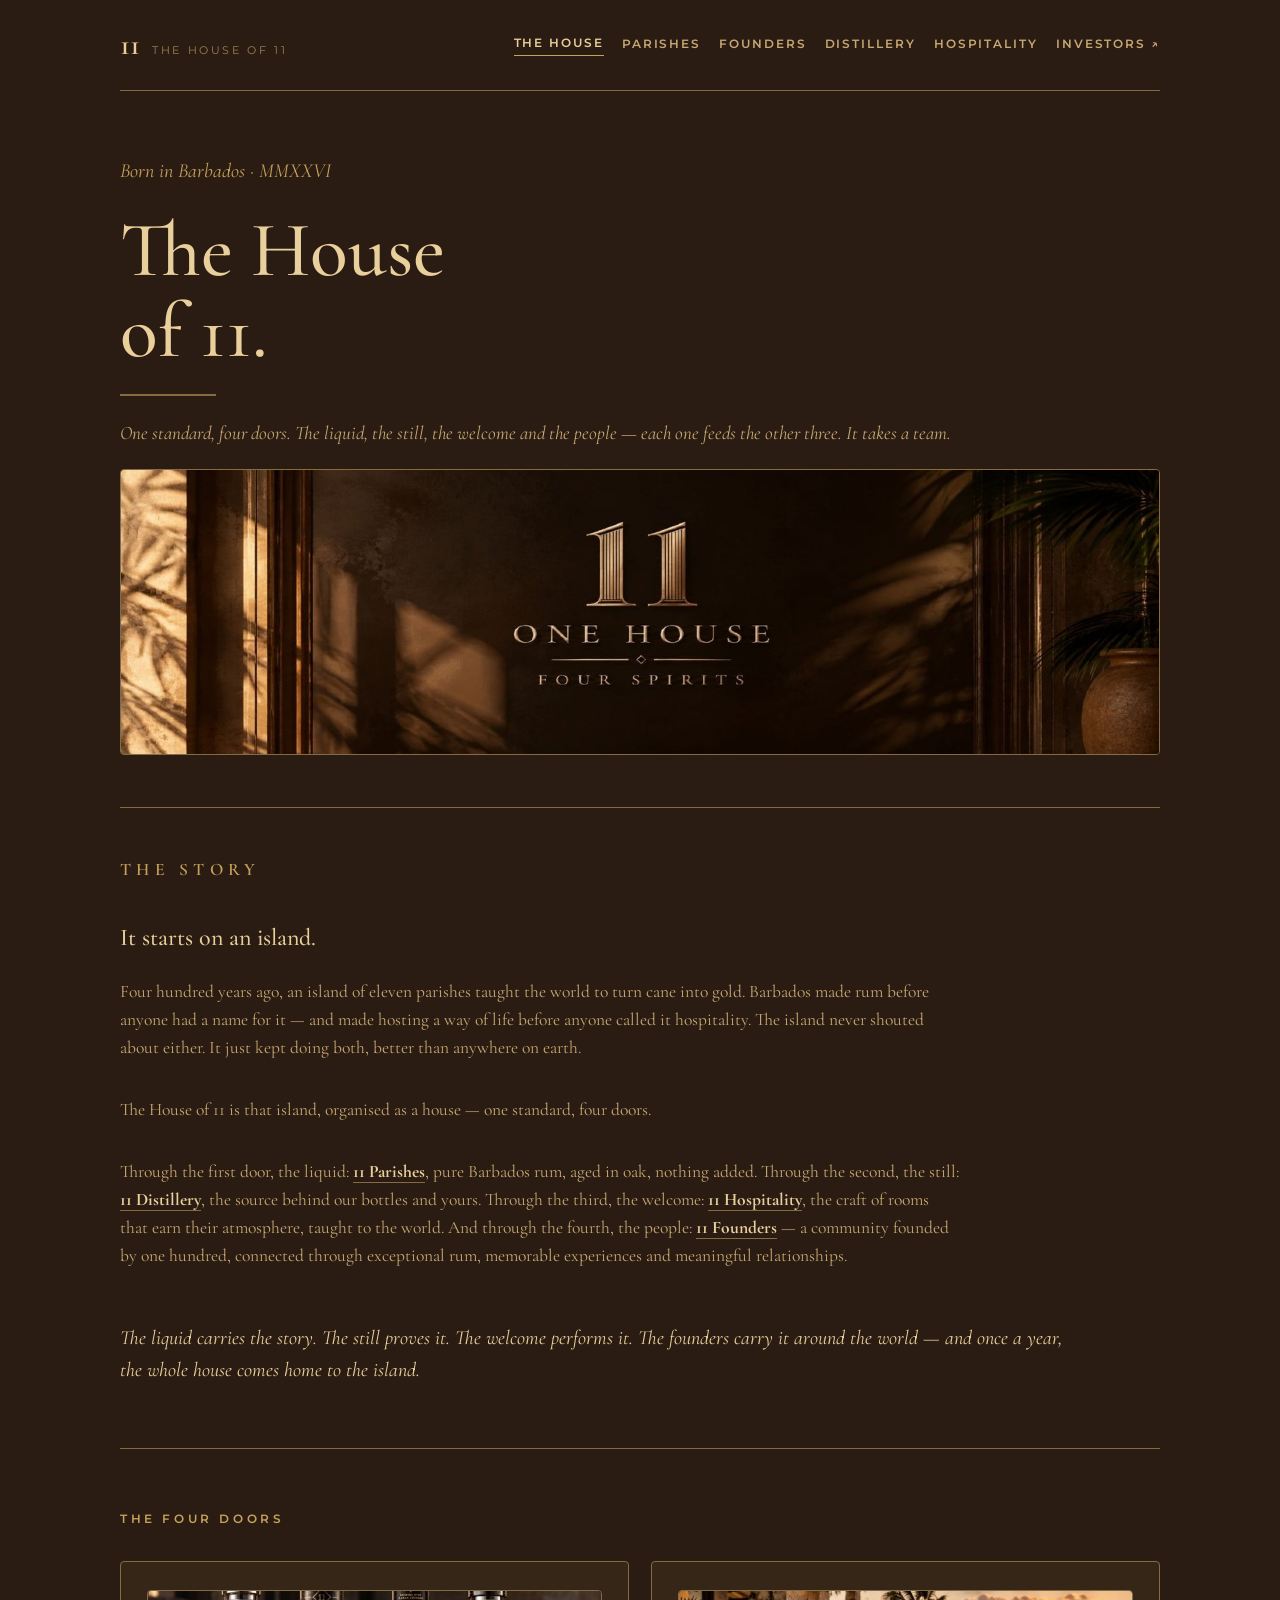
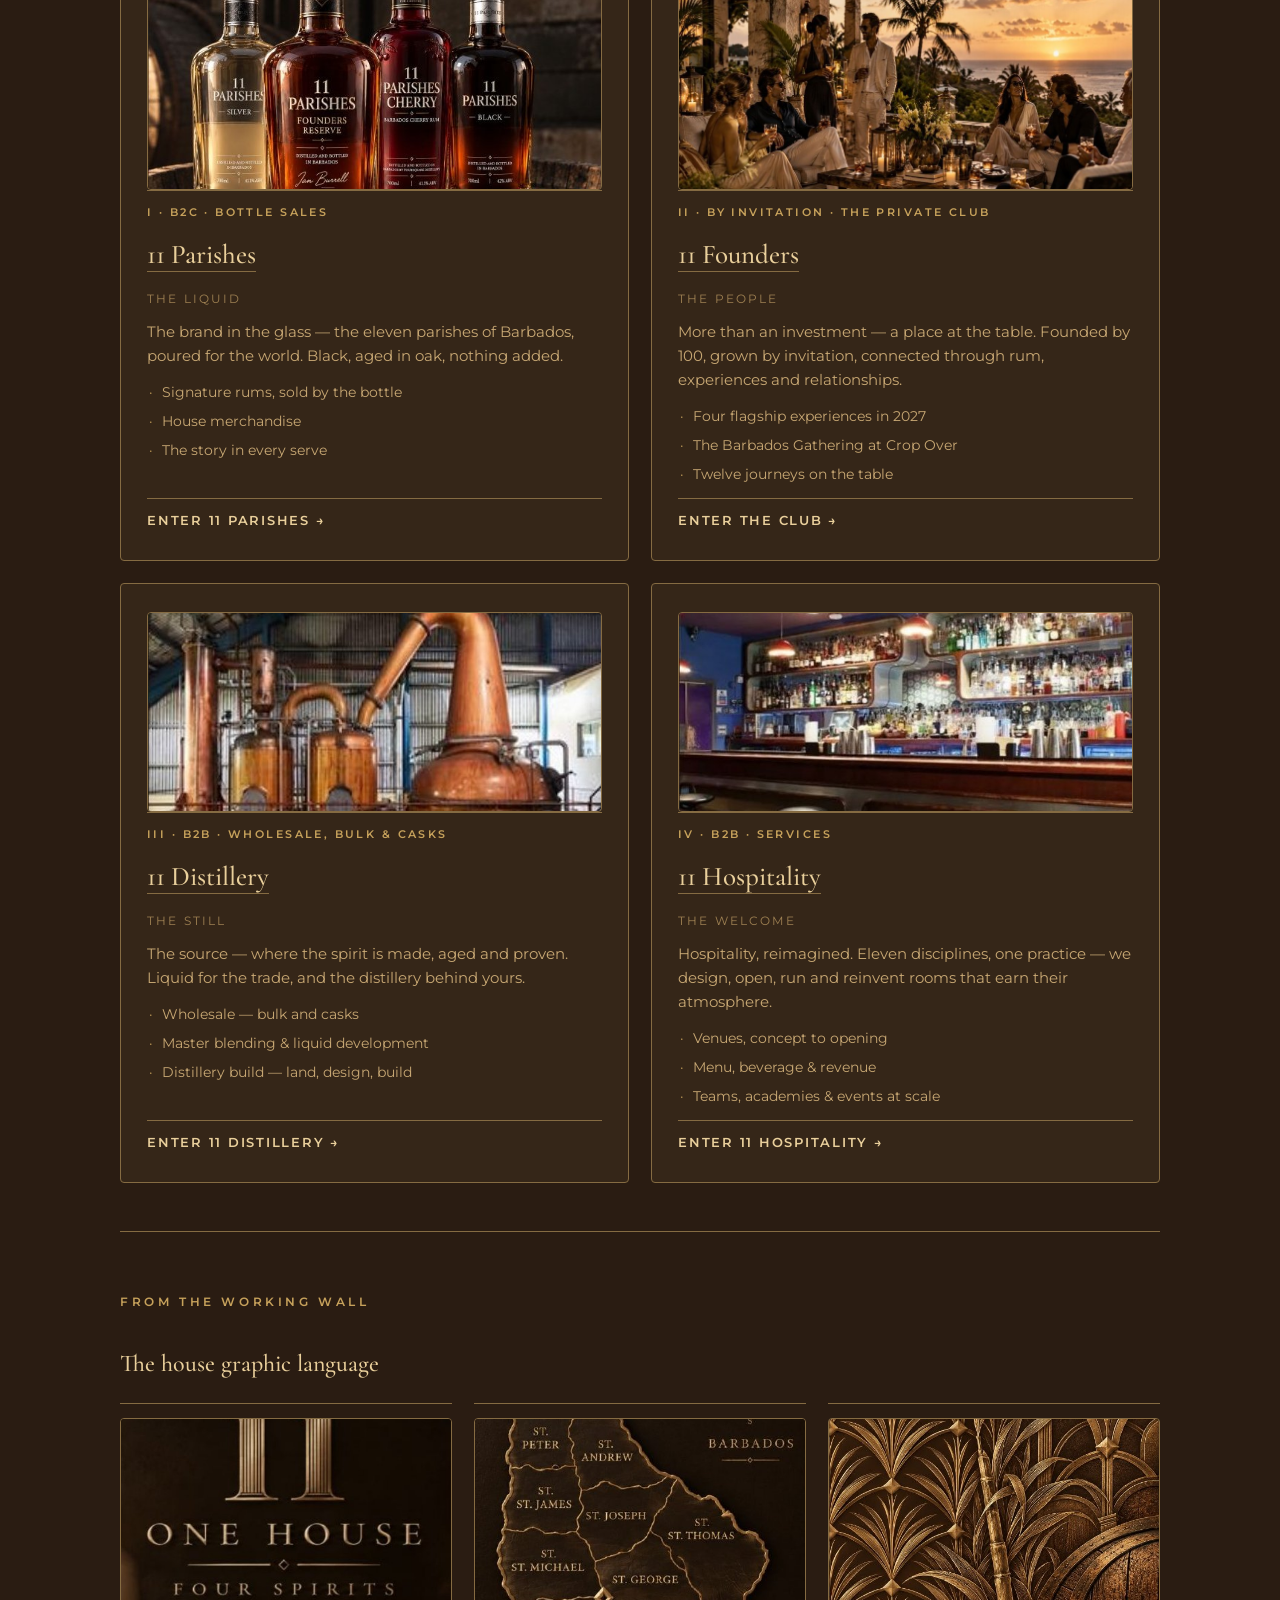
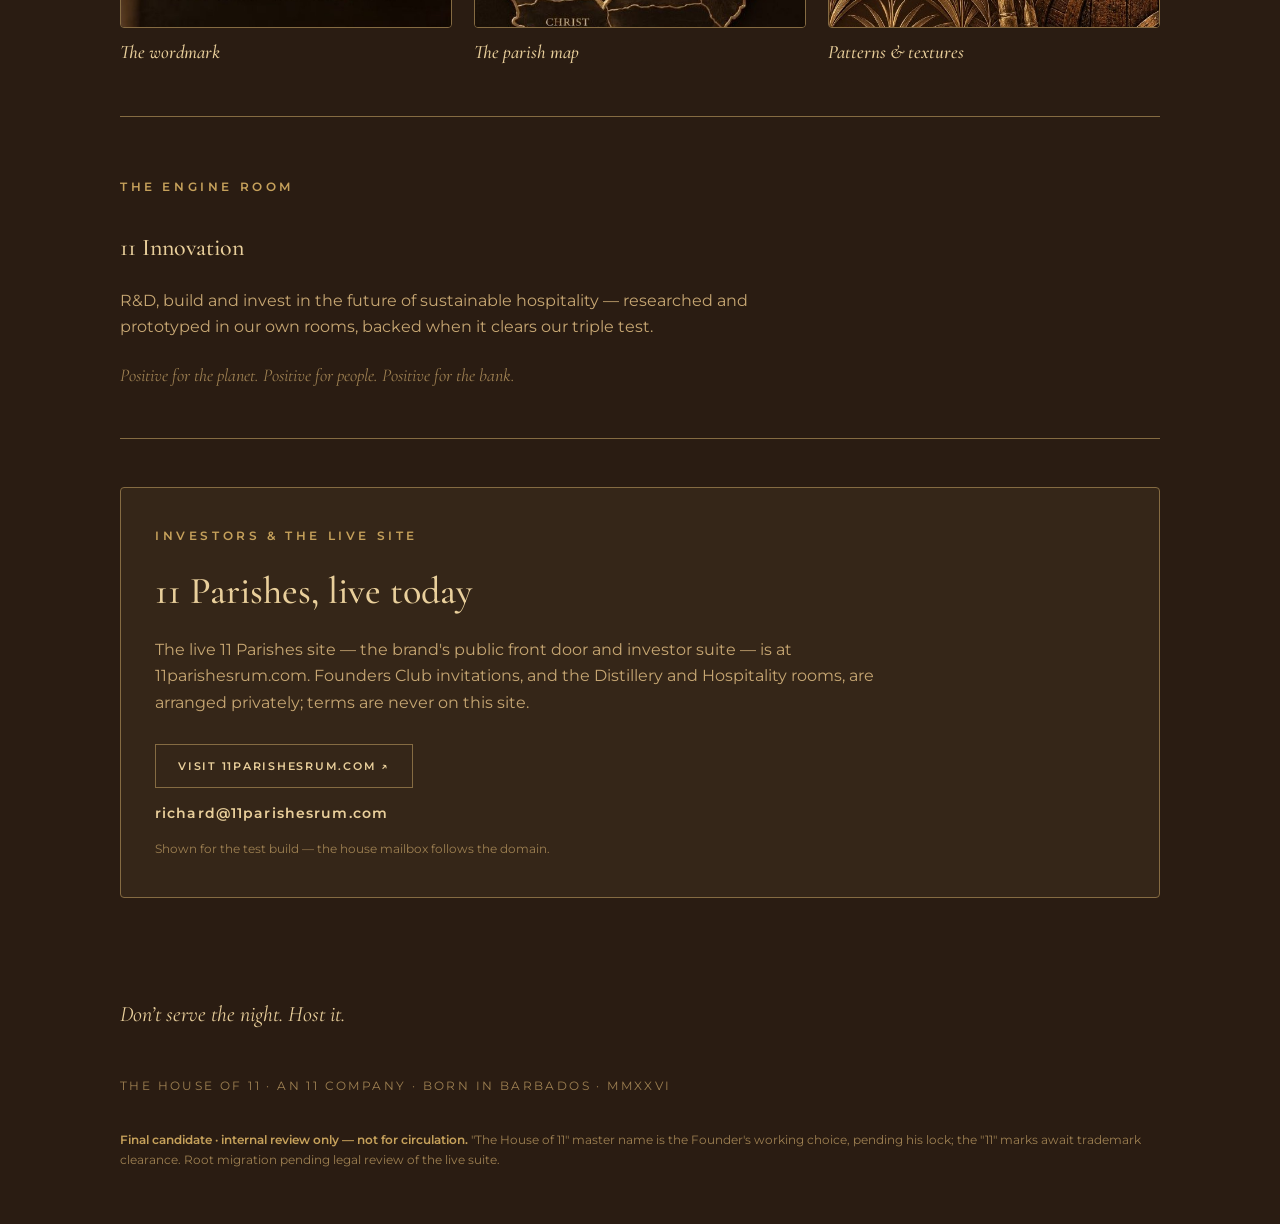
==== index.html @ 9527bbc1 "Nav: 'Live site' -> 'Investors'; remove Final candidate badge Co-Authored-By: Claude Fable 5 <norepl" ====
<!DOCTYPE html>
<html lang="en">
<head>
<meta charset="utf-8">
<meta name="viewport" content="width=device-width, initial-scale=1, viewport-fit=cover">
<meta name="robots" content="noindex, nofollow">
<title>The House of 11</title>
<link rel="stylesheet" href="https://fonts.googleapis.com/css2?family=Cormorant+Garamond:ital,wght@0,400;0,500;0,600;1,400;1,500&family=Montserrat:wght@400;500;600;700&display=swap">
<link rel="stylesheet" href="style.css">
<style>
.cards.doors{grid-template-columns:repeat(2,1fr);}
@media (max-width:880px){.cards.doors{grid-template-columns:1fr;}}
.story p{font-family:var(--serif); font-size:17.5px; line-height:1.6; margin:0 0 14px; max-width:48em;}
.story .pull{font-style:italic; font-size:20px; color:var(--display); margin-top:18px;}
.livelink{display:inline-block;border:1px solid var(--rule);padding:12px 22px;margin-top:14px;color:var(--display);text-decoration:none;font-family:var(--sans);font-size:11px;letter-spacing:.16em;text-transform:uppercase;font-weight:600;}
.livelink:hover{border-color:var(--kick);}
</style>
</head>
<body>
<div class="wrap">
  <header class="top">
    <div class="mark"><a class="eleven" href="index.html">11</a><span class="dom">The House of 11</span></div>
    <nav class="site">
      <a class="here" href="index.html">The House</a>
      <a href="parishes.html">Parishes</a>
      <a href="founders-club.html">Founders</a>
      <a href="distillery.html">Distillery</a>
      <a href="consultancy.html">Hospitality</a>
      <a href="https://www.11parishesrum.com/" target="_blank" rel="noopener">Investors ↗</a>
    </nav>
  </header>

  <div class="hero">
    <p class="pre">Born in Barbados · MMXXVI</p>
    <h1>The House<br>of 11.</h1>
    <div class="hrule"></div>
    <p class="lede">One standard, four doors. The liquid, the still, the welcome and the people — each one feeds the other three. It takes a team.</p>
    <img class="banner" src="assets/root-hero.jpg" alt="11 — One house, four spirits. The house sign in bronze on a sunlit wall.">
  </div>

  <section class="story">
    <p class="kicker">The story</p>
    <h2>It starts on an island.</h2>
    <p>Four hundred years ago, an island of eleven parishes taught the world to turn cane into gold. Barbados made rum before anyone had a name for it — and made hosting a way of life before anyone called it hospitality. The island never shouted about either. It just kept doing both, better than anywhere on earth.</p>
    <p>The House of 11 is that island, organised as a house — one standard, four doors.</p>
    <p>Through the first door, the liquid: <a href="parishes.html" style="color:var(--display)"><b>11 Parishes</b></a>, pure Barbados rum, aged in oak, nothing added. Through the second, the still: <a href="distillery.html" style="color:var(--display)"><b>11 Distillery</b></a>, the source behind our bottles and yours. Through the third, the welcome: <a href="consultancy.html" style="color:var(--display)"><b>11 Hospitality</b></a>, the craft of rooms that earn their atmosphere, taught to the world. And through the fourth, the people: <a href="founders-club.html" style="color:var(--display)"><b>11 Founders</b></a> — a community founded by one hundred, connected through exceptional rum, memorable experiences and meaningful relationships.</p>
    <p class="pull">The liquid carries the story. The still proves it. The welcome performs it. The founders carry it around the world — and once a year, the whole house comes home to the island.</p>
  </section>

  <section>
    <p class="kicker">The four doors</p>
    <div class="cards doors">
      <article class="card">
        <a href="parishes.html"><img class="ph" src="assets/mark-parishes.jpg" alt="The 11 Parishes bottle family — Silver, Founders Reserve, Cherry and Black"></a>
        <span class="ord">I · B2C · Bottle sales</span>
        <h3><a href="parishes.html" style="color:inherit;text-decoration:none;">11 Parishes</a></h3>
        <p class="abv">The liquid</p>
        <p>The brand in the glass — the eleven parishes of Barbados, poured for the world. Black, aged in oak, nothing added.</p>
        <ul>
          <li>Signature rums, sold by the bottle</li>
          <li>House merchandise</li>
          <li>The story in every serve</li>
        </ul>
        <p class="cta"><a href="parishes.html">Enter 11 Parishes</a></p>
      </article>
      <article class="card">
        <a href="founders-club.html"><img class="ph" src="assets/gathering.jpg" alt="The Barbados gathering at sunset"></a>
        <span class="ord">II · By invitation · The private club</span>
        <h3><a href="founders-club.html" style="color:inherit;text-decoration:none;">11 Founders</a></h3>
        <p class="abv">The people</p>
        <p>More than an investment — a place at the table. Founded by 100, grown by invitation, connected through rum, experiences and relationships.</p>
        <ul>
          <li>Four flagship experiences in 2027</li>
          <li>The Barbados Gathering at Crop Over</li>
          <li>Twelve journeys on the table</li>
        </ul>
        <p class="cta"><a href="founders-club.html">Enter the club</a></p>
      </article>
      <article class="card">
        <a href="distillery.html"><img class="ph" src="assets/mark-distillery.jpg" alt="Copper pot stills in the distillery"></a>
        <span class="ord">III · B2B · Wholesale, bulk &amp; casks</span>
        <h3><a href="distillery.html" style="color:inherit;text-decoration:none;">11 Distillery</a></h3>
        <p class="abv">The still</p>
        <p>The source — where the spirit is made, aged and proven. Liquid for the trade, and the distillery behind yours.</p>
        <ul>
          <li>Wholesale — bulk and casks</li>
          <li>Master blending &amp; liquid development</li>
          <li>Distillery build — land, design, build</li>
        </ul>
        <p class="cta"><a href="distillery.html">Enter 11 Distillery</a></p>
      </article>
      <article class="card">
        <a href="consultancy.html"><img class="ph" src="assets/mark-consultancy.jpg" alt="A back bar, stocked and lit"></a>
        <span class="ord">IV · B2B · Services</span>
        <h3><a href="consultancy.html" style="color:inherit;text-decoration:none;">11 Hospitality</a></h3>
        <p class="abv">The welcome</p>
        <p>Hospitality, reimagined. Eleven disciplines, one practice — we design, open, run and reinvent rooms that earn their atmosphere.</p>
        <ul>
          <li>Venues, concept to opening</li>
          <li>Menu, beverage &amp; revenue</li>
          <li>Teams, academies &amp; events at scale</li>
        </ul>
        <p class="cta"><a href="consultancy.html">Enter 11 Hospitality</a></p>
      </article>
    </div>
  </section>

  <section>
    <p class="kicker">From the working wall</p>
    <h2>The house graphic language</h2>
    <div class="cols">
      <div class="col"><img class="ph" src="assets/wordmark.jpg" alt="'11' wordmark treatment"><h3>The wordmark</h3></div>
      <div class="col"><img class="ph" src="assets/motif-map.jpg" alt="The parish map motif"><h3>The parish map</h3></div>
      <div class="col"><img class="ph" src="assets/texture.jpg" alt="Pattern and texture study"><h3>Patterns &amp; textures</h3></div>
    </div>
  </section>

  <section>
    <p class="kicker">The engine room</p>
    <h2>11 Innovation</h2>
    <p class="lede">R&amp;D, build and invest in the future of sustainable hospitality — researched and prototyped in our own rooms, backed when it clears our triple test.</p>
    <p class="reserve">Positive for the planet. Positive for people. Positive for the bank.</p>
  </section>

  <section class="last" id="trade">
    <div class="band">
      <p class="kicker">Investors &amp; the live site</p>
      <h2>11 Parishes, live today</h2>
      <p>The live 11 Parishes site — the brand's public front door and investor suite — is at 11parishesrum.com. Founders Club invitations, and the Distillery and Hospitality rooms, are arranged privately; terms are never on this site.</p>
      <p><a class="livelink" href="https://www.11parishesrum.com/" target="_blank" rel="noopener">Visit 11parishesrum.com ↗</a></p>
      <p class="mail">richard@11parishesrum.com</p>
      <p class="smallnote">Shown for the test build — the house mailbox follows the domain.</p>
    </div>
  </section>

  <footer>
    <p class="line">Don&rsquo;t serve the night. Host it.</p>
    <p class="small">The House of 11 · An 11 Company · Born in Barbados · MMXXVI</p>
    <p class="note"><b>Final candidate · internal review only — not for circulation.</b> "The House of 11" master name is the Founder's working choice, pending his lock; the "11" marks await trademark clearance. Root migration pending legal review of the live suite.</p>
  </footer>
</div>
</body>
</html>
---- style.css ----
/* 11 house — shared estate styles. One dark-rum world. */
:root{
  --rum:#2A1C12; --panel:#352618; --panel-2:#3E2C1C;
  --display:#E9CF9B; --body:#C7A773; --kicker:#C6A15B; --quiet:#9E8052; --rule:#856B42;
  --serif:'Cormorant Garamond', Georgia, serif; --sans:Montserrat, Arial, sans-serif;
  color-scheme: dark;
}
*{box-sizing:border-box;}
body{margin:0; background:var(--rum); color:var(--body); font-family:var(--sans); font-size:16px; line-height:1.65;
  padding-left:max(16px, env(safe-area-inset-left, 0px)); padding-right:max(16px, env(safe-area-inset-right, 0px));}
img{max-width:100%;}
.wrap{max-width:1040px; margin:0 auto;}
a{color:var(--display); text-decoration:none; border-bottom:1px solid var(--rule);}
a:hover{border-bottom-color:var(--display);}
a:focus-visible{outline:2px solid var(--kicker); outline-offset:3px;}
h1,h2,h3{font-family:var(--serif); font-weight:500; color:var(--display); text-wrap:balance; margin:0;}
.kicker{font-size:12px; font-weight:600; letter-spacing:.3em; text-transform:uppercase; color:var(--kicker);}

/* masthead + nav */
header.top{display:flex; align-items:center; justify-content:space-between; gap:14px; padding-block:20px; border-bottom:1px solid var(--rule); flex-wrap:wrap;}
.mark{display:flex; align-items:baseline; gap:12px;}
.mark a.eleven{font-family:var(--serif); font-size:30px; font-weight:600; color:var(--display); border-bottom:none;}
.mark .dom{font-size:11px; letter-spacing:.24em; color:var(--quiet); text-transform:uppercase;}
nav.site{display:flex; gap:18px; flex-wrap:wrap; align-items:center;}
nav.site a{font-size:12px; font-weight:600; letter-spacing:.16em; text-transform:uppercase; color:var(--body); border-bottom:none; padding-bottom:2px;}
nav.site a:hover{color:var(--display);}
nav.site a.here{color:var(--display); border-bottom:1px solid var(--kicker);}
.test{font-size:10px; font-weight:700; letter-spacing:.2em; text-transform:uppercase; color:var(--rum); background:var(--kicker); padding:4px 9px; border-radius:2px; white-space:nowrap;}

/* hero */
.hero{padding-block:64px 52px; border-bottom:1px solid var(--rule); display:flex; flex-direction:column; gap:22px;}
.hero .pre{font-family:var(--serif); font-style:italic; font-size:20px; color:var(--kicker); margin:0;}
.hero h1{font-size:clamp(46px, 7vw, 78px); line-height:1.04;}
.hero .hrule{width:96px; height:2px; background:var(--rule);}
.hero p.lede{font-family:var(--serif); font-style:italic; font-size:19px; line-height:1.55; margin:0; max-width:44em;}
.hero .coming{font-size:12px; font-weight:600; letter-spacing:.22em; text-transform:uppercase; color:var(--quiet);}

/* sections */
section{padding-block:48px; border-bottom:1px solid var(--rule); display:flex; flex-direction:column; gap:20px;}
section.last{border-bottom:none;}
.lede{margin:0; max-width:44em;}
.cols{display:grid; grid-template-columns:repeat(3, 1fr); gap:22px;}
.cols.four{grid-template-columns:repeat(4, 1fr);}
.cols.two{grid-template-columns:repeat(2, 1fr);}
@media (max-width: 880px){ .cols, .cols.two{grid-template-columns:1fr;} .cols.four{grid-template-columns:1fr 1fr;} }
@media (max-width: 500px){ .cols.four{grid-template-columns:1fr;} }
.col{border-top:1px solid var(--rule); padding-top:14px; display:flex; flex-direction:column; gap:8px; min-width:0;}
.col h3{font-size:19px; font-style:italic;}
.col .tag{font-size:11px; font-weight:600; letter-spacing:.2em; text-transform:uppercase; color:var(--kicker);}
.col p{margin:0; font-size:14.5px;}

/* cards */
.cards{display:grid; grid-template-columns:repeat(3, 1fr); gap:22px;}
@media (max-width: 880px){ .cards{grid-template-columns:1fr;} }
.card{background:var(--panel); border:1px solid var(--rule); border-radius:4px; padding:28px 26px; display:flex; flex-direction:column; gap:12px; min-width:0;}
.card .ord{font-size:11px; font-weight:600; letter-spacing:.22em; text-transform:uppercase; color:var(--kicker);}
.card h3{font-size:27px;}
.card .abv{font-size:12px; letter-spacing:.18em; text-transform:uppercase; color:var(--quiet);}
.card p{margin:0; font-size:14.5px;}
.card ul{margin:0; padding:0; list-style:none; display:flex; flex-direction:column; gap:6px; font-size:14px;}
.card ul li{padding-left:15px; position:relative;}
.card ul li::before{content:"·"; position:absolute; left:2px; color:var(--kicker);}
.card .cta{margin-top:auto; padding-top:12px; border-top:1px solid var(--rule); font-size:12.5px; letter-spacing:.14em; text-transform:uppercase; font-weight:600;}
.card .cta a{border-bottom:none;}
.card .cta a::after{content:" →";}

/* discipline list */
.disc{display:grid; grid-template-columns:1fr 1fr; gap:8px 36px; margin:0; padding:0; list-style:none; font-size:15px; max-width:56em;}
@media (max-width: 700px){ .disc{grid-template-columns:1fr;} }
.disc li{padding-left:0; display:flex; gap:12px; align-items:baseline;}
.disc li b{font-family:var(--serif); color:var(--kicker); font-weight:500; min-width:1.6em;}

/* band */
.band{background:var(--panel); border:1px solid var(--rule); border-radius:4px; padding:38px 34px; display:flex; flex-direction:column; gap:14px;}
.band h2{font-size:clamp(28px, 4vw, 38px);}
.band p{margin:0; max-width:46em;}
.band .mail{font-size:14px; letter-spacing:.08em; color:var(--display); font-weight:600;}
.reserve{font-family:var(--serif); font-style:italic; font-size:18px; color:var(--quiet); margin:0;}
.smallnote{font-size:12px; color:var(--quiet); margin:0;}

/* imagery — from the working wall */
.ph{width:100%; display:block; border:1px solid var(--rule); border-radius:4px;}
.banner{width:100%; display:block; border:1px solid var(--rule); border-radius:4px;}
.card img.ph{height:200px; object-fit:cover;}
.card img.ph.black{object-position:88% center;}
.col img.ph{height:210px; object-fit:cover;}

/* footer */
footer{padding-block:28px 42px; display:flex; flex-direction:column; gap:10px;}
footer .line{font-family:var(--serif); font-style:italic; font-size:22px; color:var(--display);}
footer .small{font-size:12px; letter-spacing:.2em; text-transform:uppercase; color:var(--quiet);}
footer .note{font-size:12px; color:var(--quiet);}
footer .note b{color:var(--kicker); font-weight:600;}
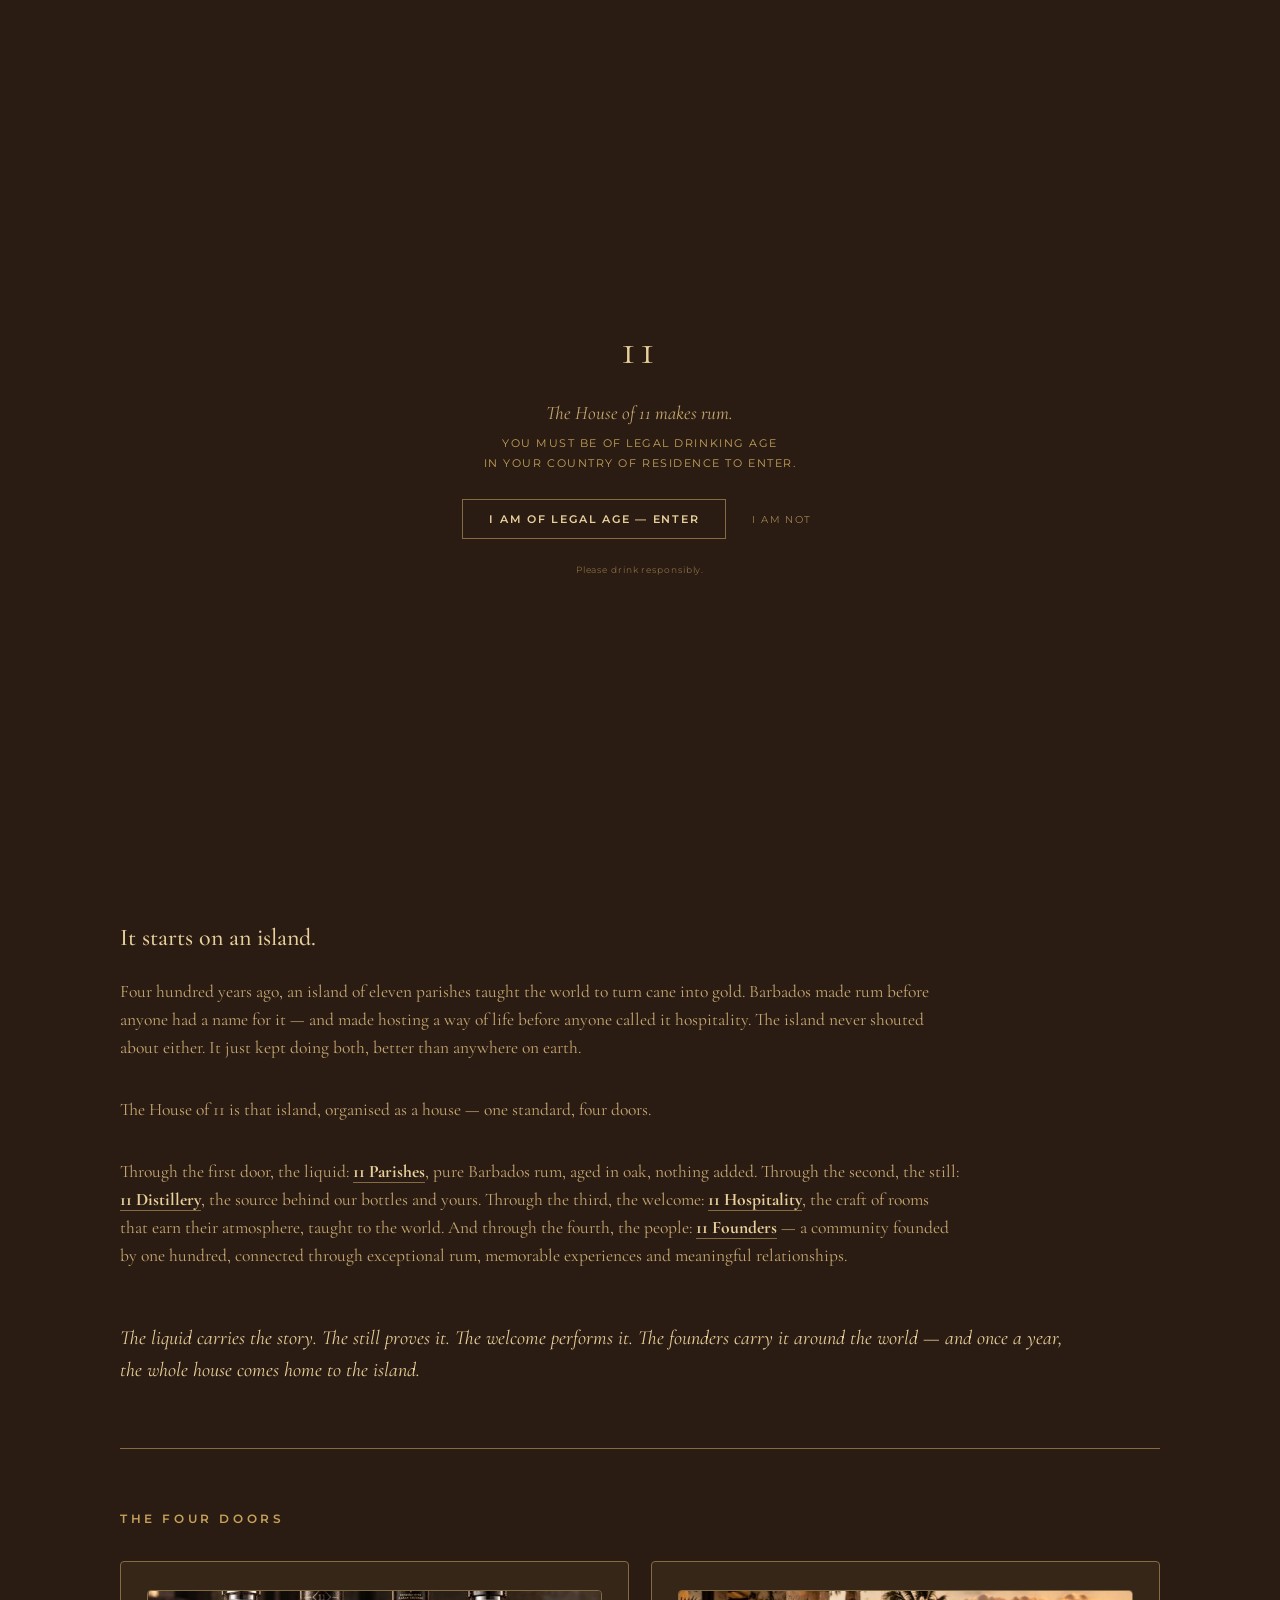
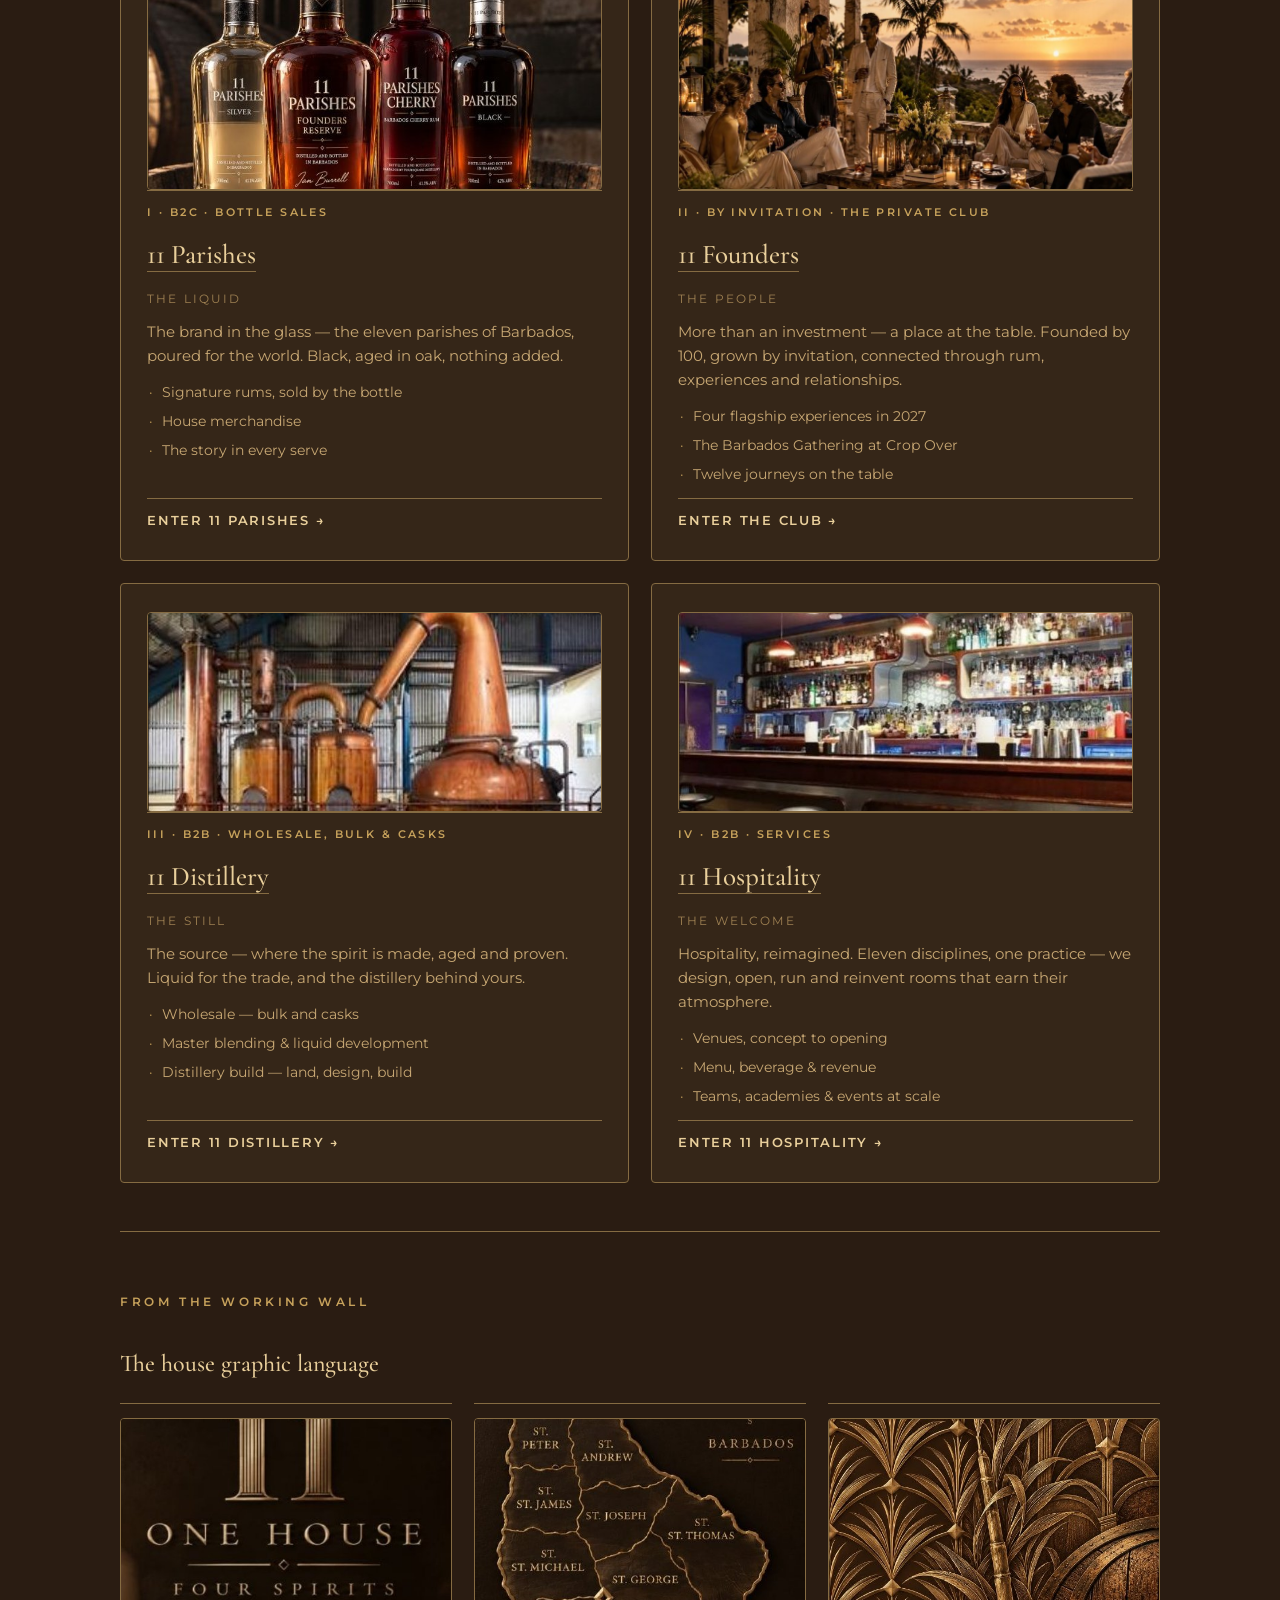
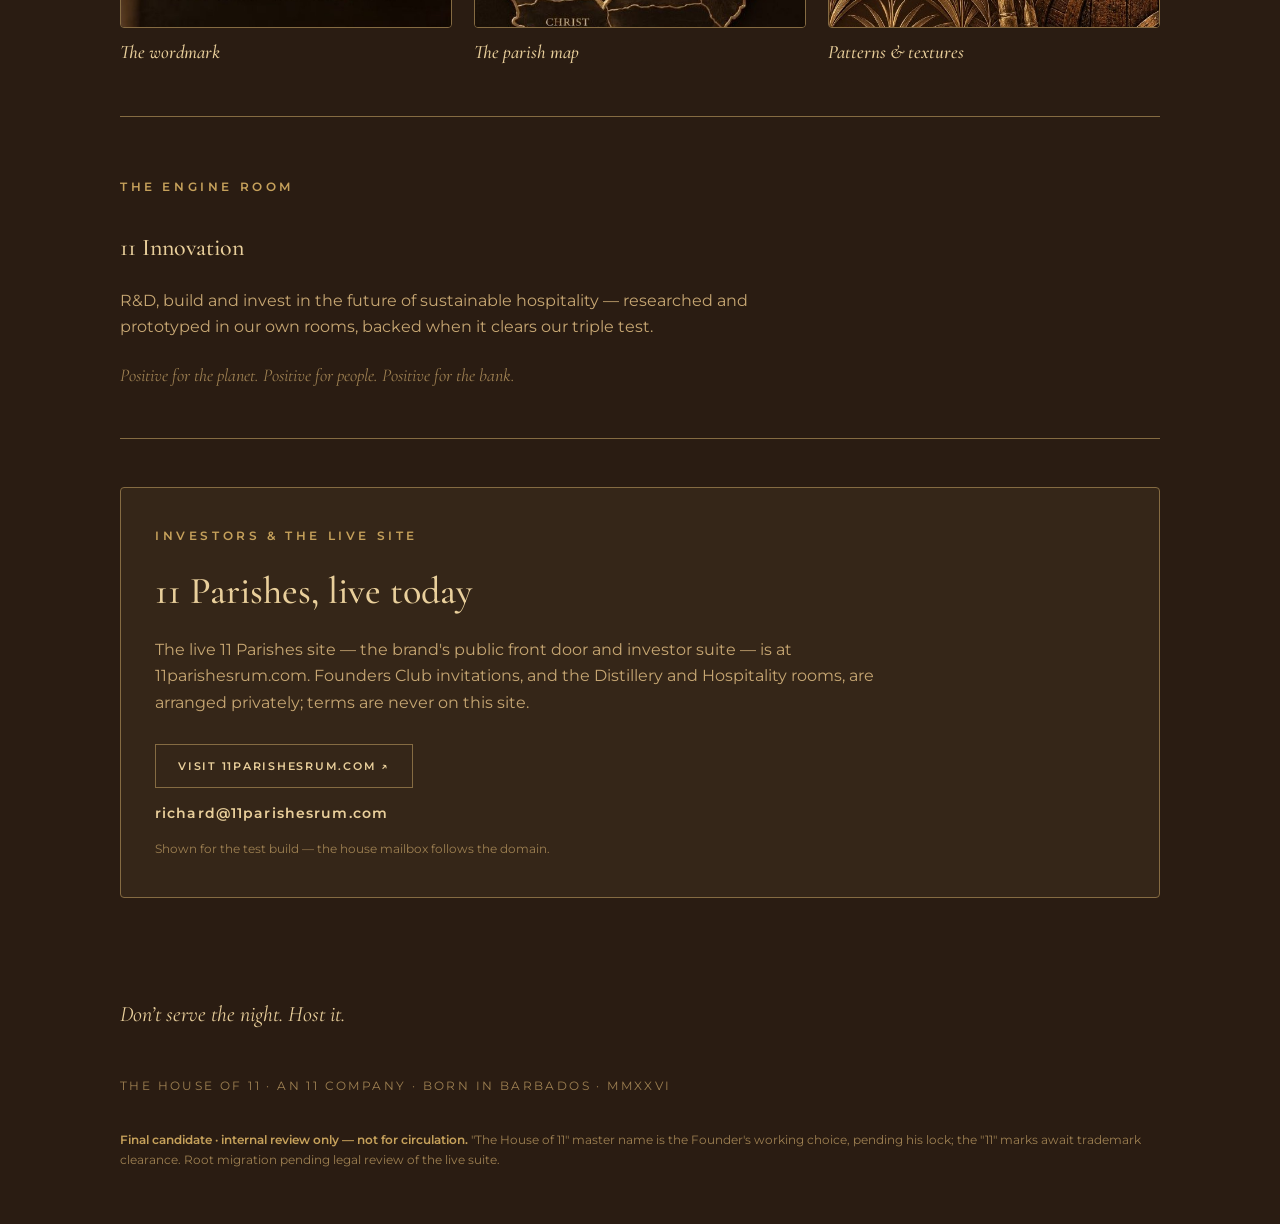
==== commit 461d02f4: "Age-affirmation gate on all pages — compliance fix from Operating System review Co-Authored-By: Clau" ====
--- a/index.html
+++ b/index.html
@@ -139,5 +139,27 @@
     <p class="note"><b>Final candidate · internal review only — not for circulation.</b> "The House of 11" master name is the Founder's working choice, pending his lock; the "11" marks await trademark clearance. Root migration pending legal review of the live suite.</p>
   </footer>
 </div>
+
+<div id="agegate" role="dialog" aria-modal="true" style="position:fixed;inset:0;z-index:9999;background:#2A1C12;display:none;align-items:center;justify-content:center;text-align:center;padding:24px;">
+  <div style="max-width:30em;">
+    <div style="font-family:'Cormorant Garamond',Georgia,serif;font-size:44px;color:#E9CF9B;letter-spacing:.08em;">11</div>
+    <p style="font-family:'Cormorant Garamond',Georgia,serif;font-style:italic;font-size:19px;color:#C7A770;line-height:1.5;margin:14px 0 6px;">The House of 11 makes rum.</p>
+    <p style="font-family:Montserrat,sans-serif;font-size:11px;letter-spacing:.14em;text-transform:uppercase;color:#C6A15B;line-height:1.8;margin:0 0 22px;">You must be of legal drinking age<br>in your country of residence to enter.</p>
+    <button id="ageyes" style="background:none;border:1px solid #856B42;color:#E9CF9B;font-family:Montserrat,sans-serif;font-size:11px;letter-spacing:.16em;text-transform:uppercase;font-weight:600;padding:12px 26px;cursor:pointer;margin:4px 8px;">I am of legal age — enter</button>
+    <button id="ageno" style="background:none;border:none;color:#9E8052;font-family:Montserrat,sans-serif;font-size:10px;letter-spacing:.14em;text-transform:uppercase;padding:12px 10px;cursor:pointer;margin:4px;">I am not</button>
+    <p style="font-family:Montserrat,sans-serif;font-size:9px;letter-spacing:.1em;color:#856B42;margin-top:20px;">Please drink responsibly.</p>
+  </div>
+</div>
+<script>
+(function(){
+  var g=document.getElementById('agegate');if(!g)return;
+  var ok=false;
+  try{ok=sessionStorage.getItem('h11age')==='1';}catch(e){ok=false;}
+  if(!ok){g.style.display='flex';document.documentElement.style.overflow='hidden';}
+  var y=document.getElementById('ageyes'),n=document.getElementById('ageno');
+  if(y)y.onclick=function(){try{sessionStorage.setItem('h11age','1');}catch(e){}g.style.display='none';document.documentElement.style.overflow='';};
+  if(n)n.onclick=function(){window.location.href='https://www.responsibility.org/';};
+})();
+</script>
 </body>
 </html>
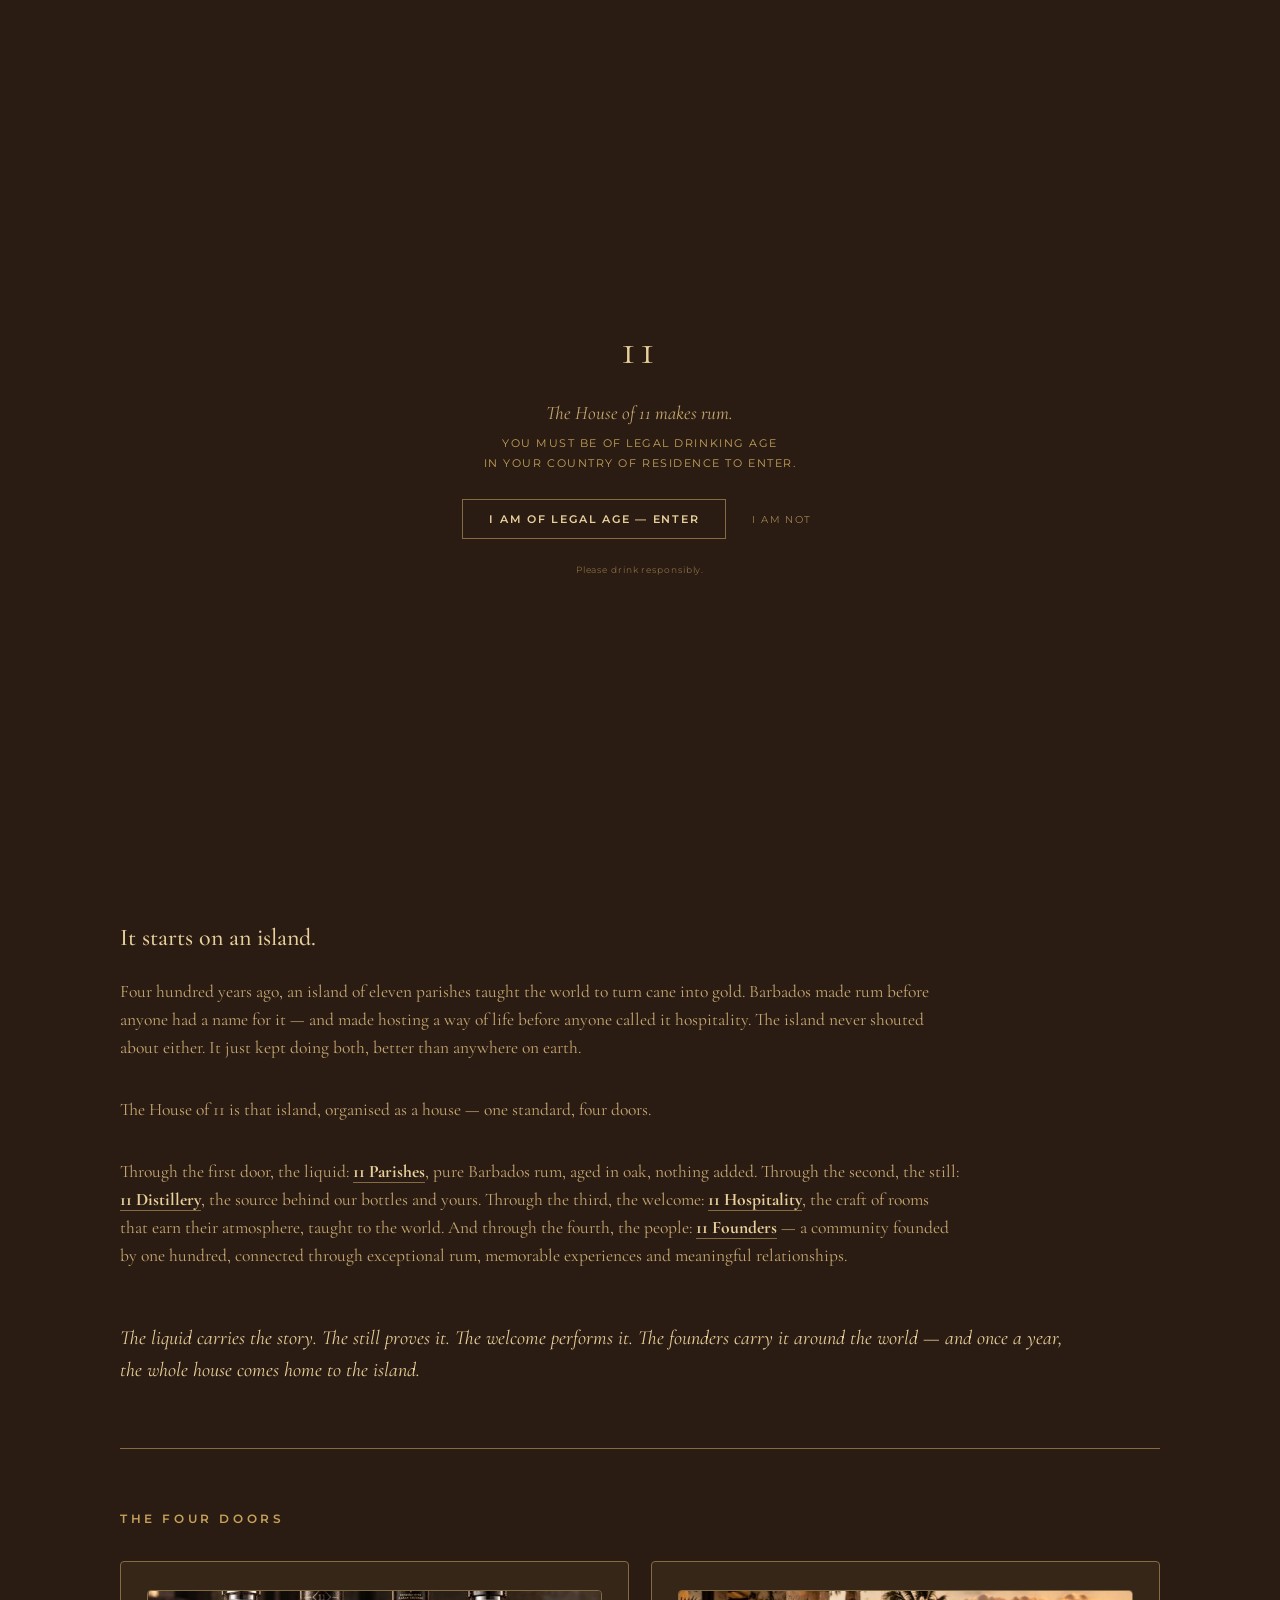
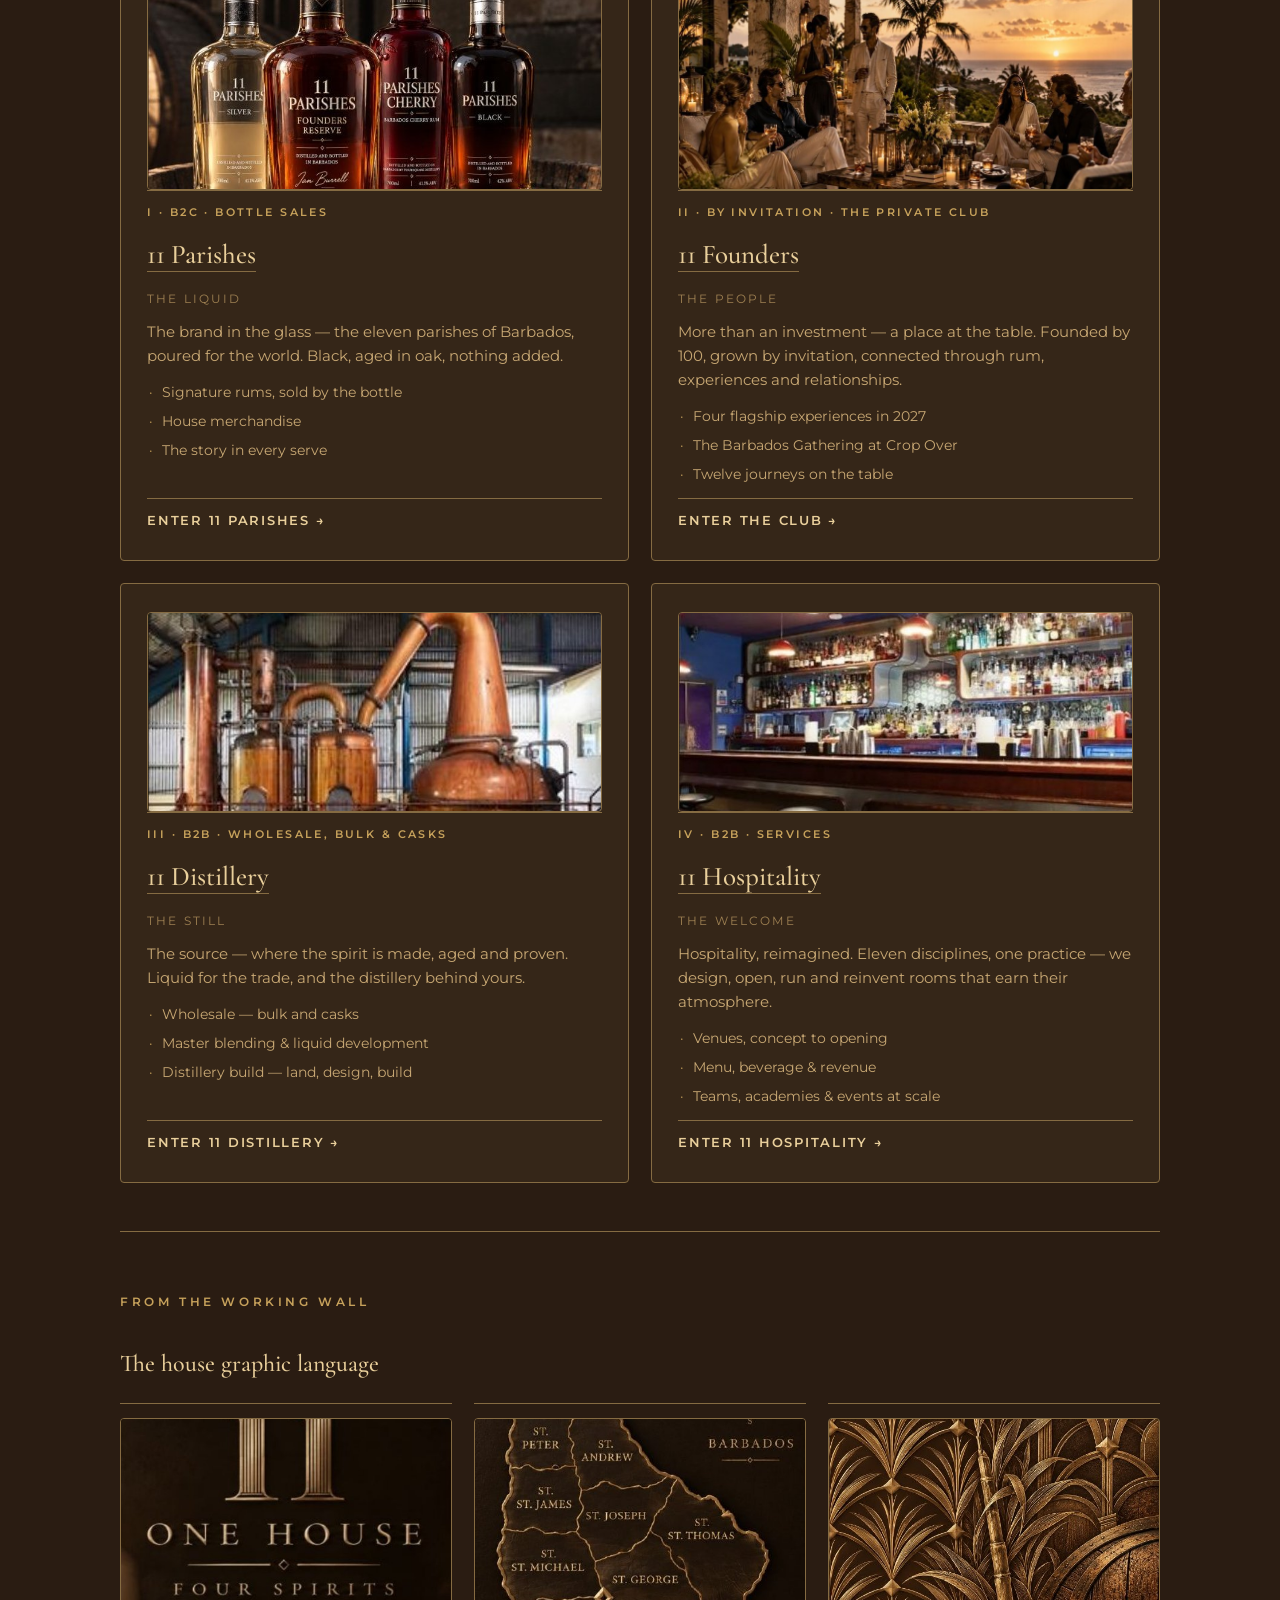
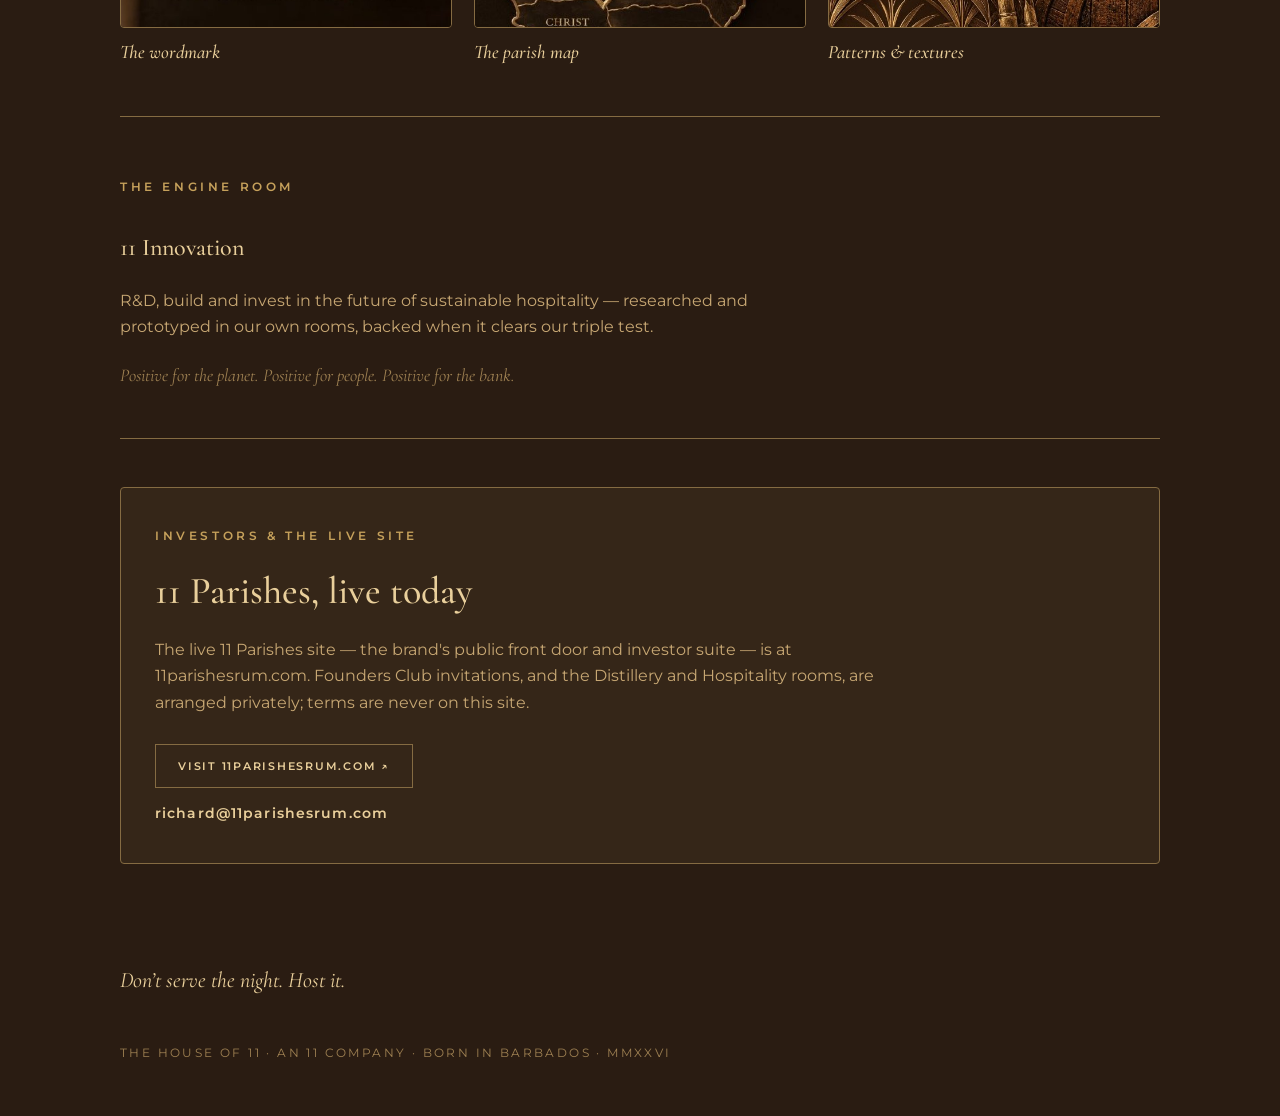
==== commit f1142528: "Remove internal-review footers from live pages — public site carries public language only Found by t" ====
--- a/index.html
+++ b/index.html
@@ -129,14 +129,12 @@
       <p>The live 11 Parishes site — the brand's public front door and investor suite — is at 11parishesrum.com. Founders Club invitations, and the Distillery and Hospitality rooms, are arranged privately; terms are never on this site.</p>
       <p><a class="livelink" href="https://www.11parishesrum.com/" target="_blank" rel="noopener">Visit 11parishesrum.com ↗</a></p>
       <p class="mail">richard@11parishesrum.com</p>
-      <p class="smallnote">Shown for the test build — the house mailbox follows the domain.</p>
     </div>
   </section>
 
   <footer>
     <p class="line">Don&rsquo;t serve the night. Host it.</p>
     <p class="small">The House of 11 · An 11 Company · Born in Barbados · MMXXVI</p>
-    <p class="note"><b>Final candidate · internal review only — not for circulation.</b> "The House of 11" master name is the Founder's working choice, pending his lock; the "11" marks await trademark clearance. Root migration pending legal review of the live suite.</p>
   </footer>
 </div>
 
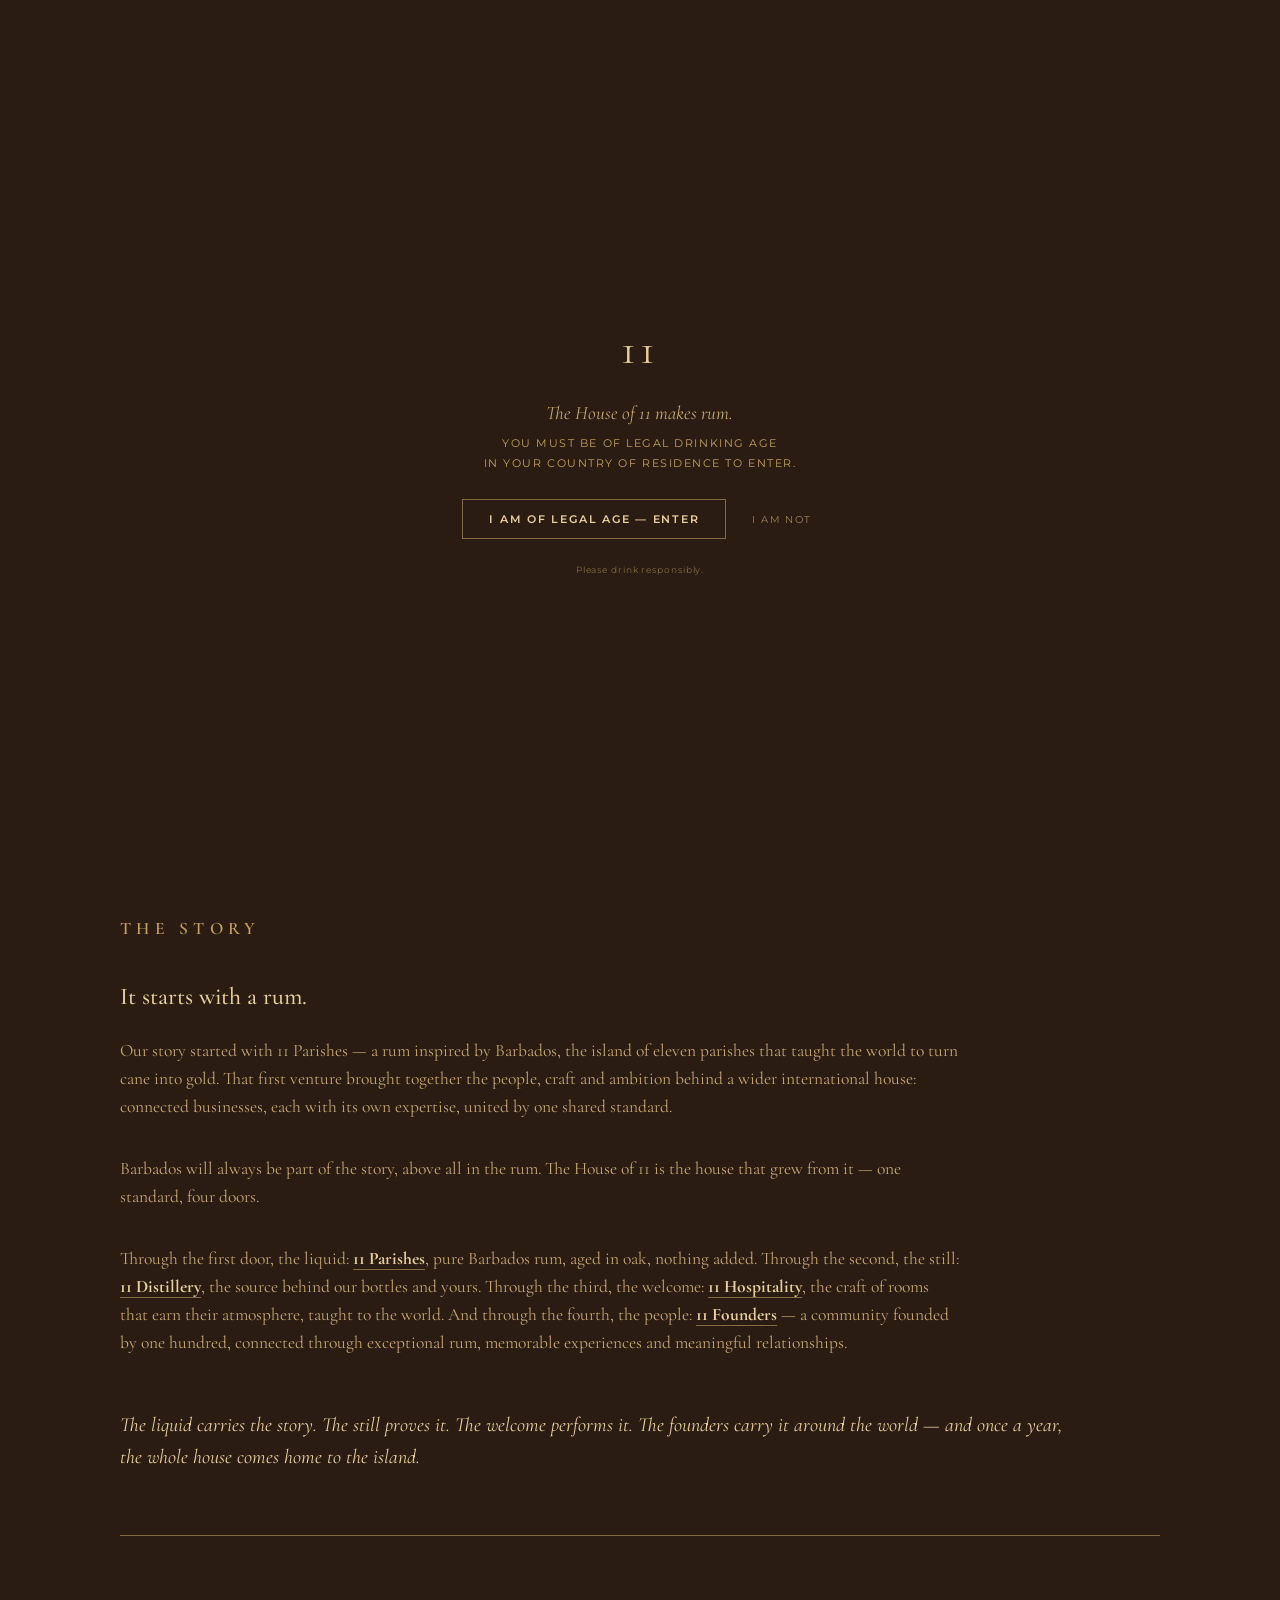
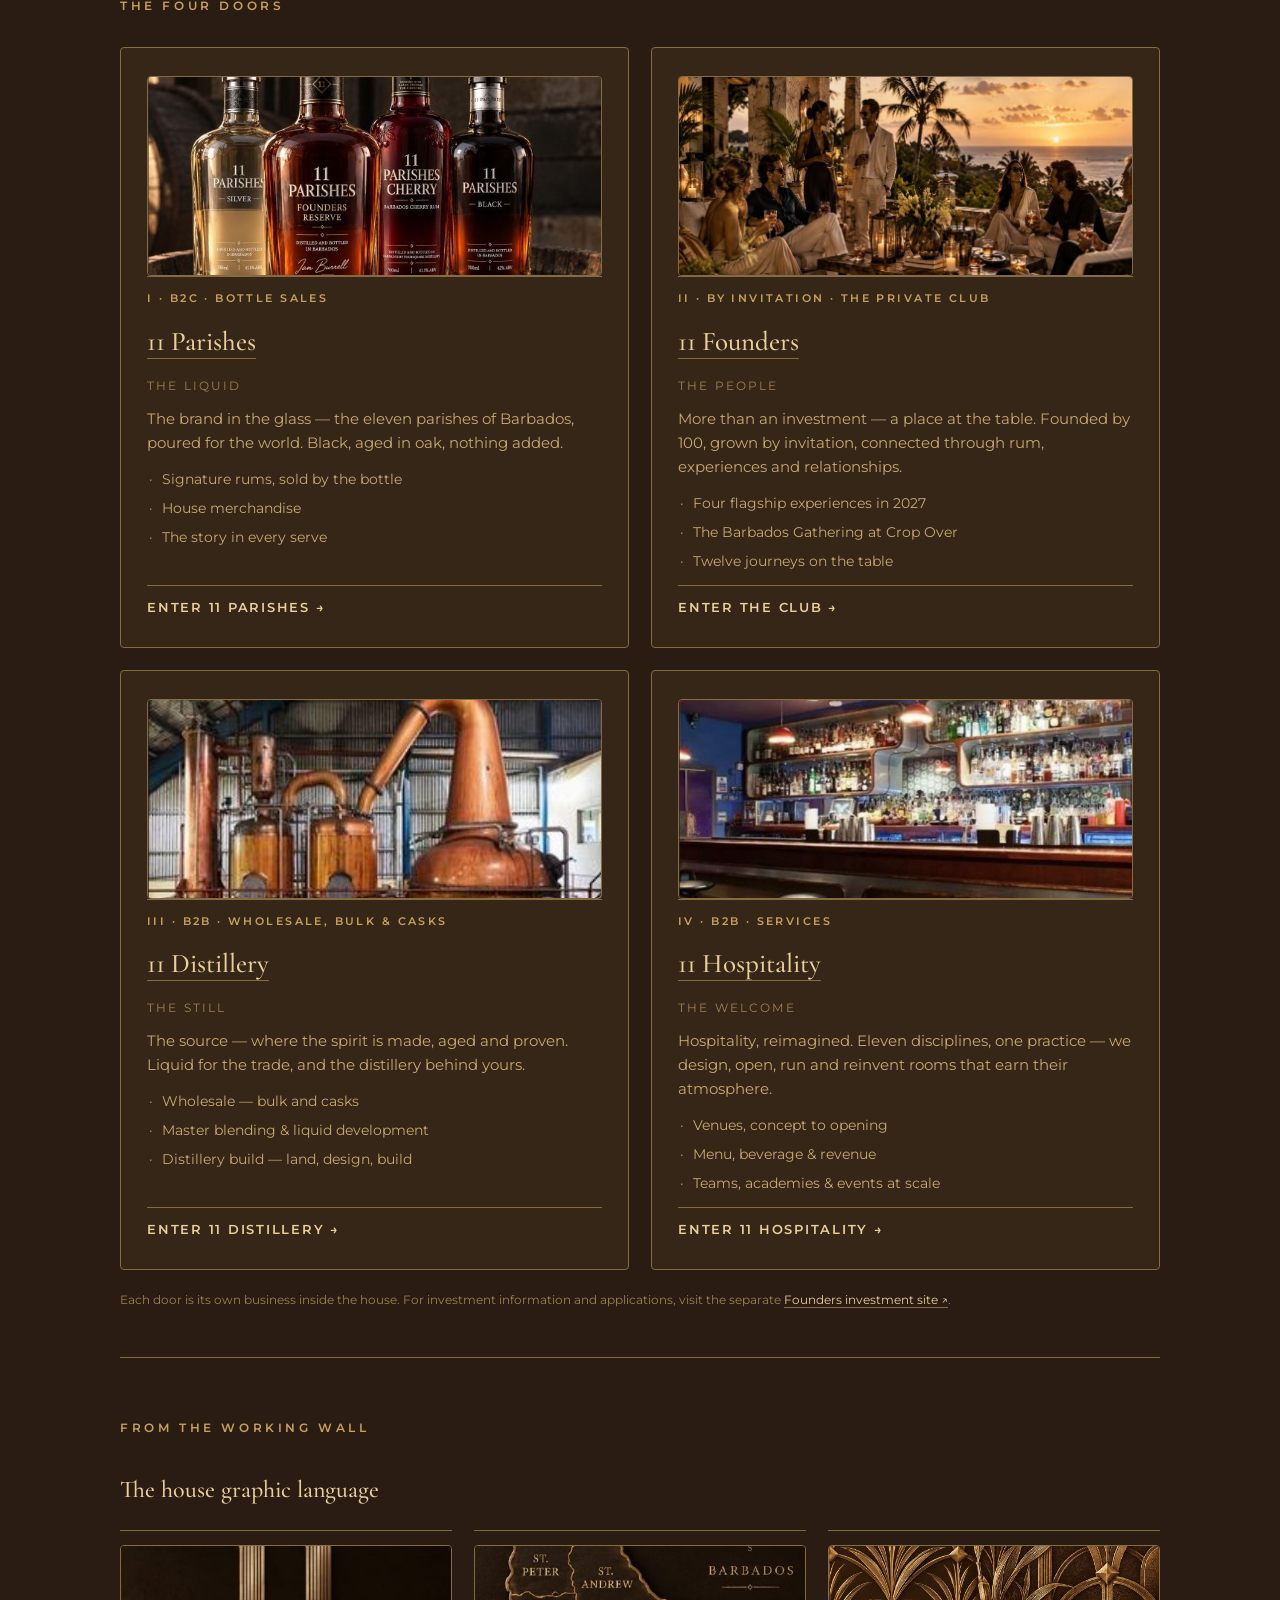
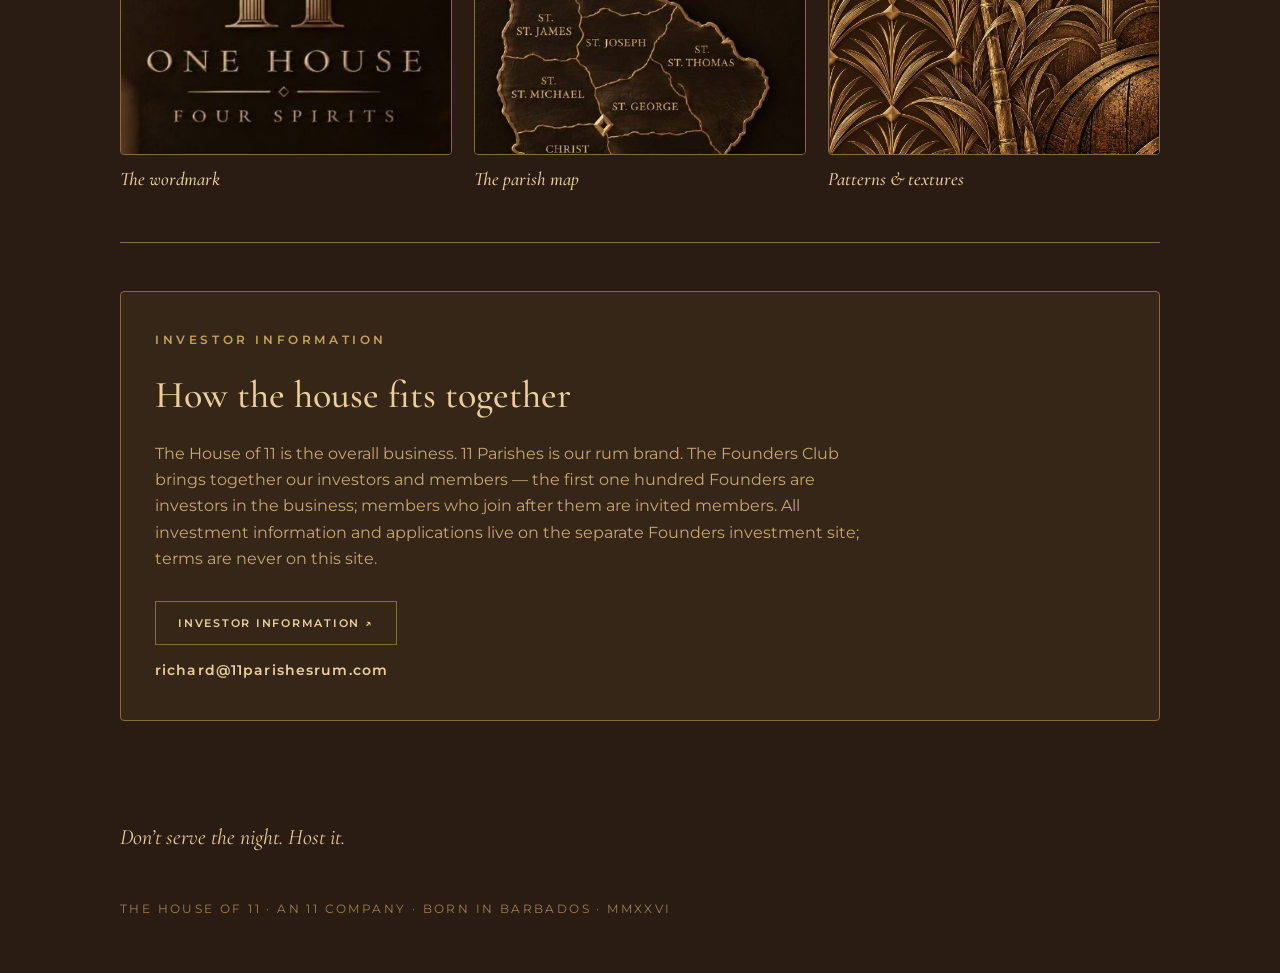
==== commit faf182d7: "Fold in Richard's 30-item site review (6 Nov) Home: international-house repositioning, 'born from ru" ====
--- a/index.html
+++ b/index.html
@@ -31,18 +31,18 @@
   </header>
 
   <div class="hero">
-    <p class="pre">Born in Barbados · MMXXVI</p>
+    <p class="pre">An international house · Born from rum · MMXXVI</p>
     <h1>The House<br>of 11.</h1>
     <div class="hrule"></div>
-    <p class="lede">One standard, four doors. The liquid, the still, the welcome and the people — each one feeds the other three. It takes a team.</p>
+    <p class="lede">The House of 11 began with 11 Parishes rum and the spirit of Barbados. From that starting point the house has grown internationally — across spirits, distillery expertise, hospitality and a global founders community. Born from rum. Built for much more.</p>
     <img class="banner" src="assets/root-hero.jpg" alt="11 — One house, four spirits. The house sign in bronze on a sunlit wall.">
   </div>
 
   <section class="story">
     <p class="kicker">The story</p>
-    <h2>It starts on an island.</h2>
-    <p>Four hundred years ago, an island of eleven parishes taught the world to turn cane into gold. Barbados made rum before anyone had a name for it — and made hosting a way of life before anyone called it hospitality. The island never shouted about either. It just kept doing both, better than anywhere on earth.</p>
-    <p>The House of 11 is that island, organised as a house — one standard, four doors.</p>
+    <h2>It starts with a rum.</h2>
+    <p>Our story started with 11 Parishes — a rum inspired by Barbados, the island of eleven parishes that taught the world to turn cane into gold. That first venture brought together the people, craft and ambition behind a wider international house: connected businesses, each with its own expertise, united by one shared standard.</p>
+    <p>Barbados will always be part of the story, above all in the rum. The House of 11 is the house that grew from it — one standard, four doors.</p>
     <p>Through the first door, the liquid: <a href="parishes.html" style="color:var(--display)"><b>11 Parishes</b></a>, pure Barbados rum, aged in oak, nothing added. Through the second, the still: <a href="distillery.html" style="color:var(--display)"><b>11 Distillery</b></a>, the source behind our bottles and yours. Through the third, the welcome: <a href="consultancy.html" style="color:var(--display)"><b>11 Hospitality</b></a>, the craft of rooms that earn their atmosphere, taught to the world. And through the fourth, the people: <a href="founders-club.html" style="color:var(--display)"><b>11 Founders</b></a> — a community founded by one hundred, connected through exceptional rum, memorable experiences and meaningful relationships.</p>
     <p class="pull">The liquid carries the story. The still proves it. The welcome performs it. The founders carry it around the world — and once a year, the whole house comes home to the island.</p>
   </section>
@@ -103,6 +103,7 @@
         <p class="cta"><a href="consultancy.html">Enter 11 Hospitality</a></p>
       </article>
     </div>
+    <p class="smallnote">Each door is its own business inside the house. For investment information and applications, visit the separate <a href="https://www.11parishesrum.com/" target="_blank" rel="noopener" style="color:var(--display)">Founders investment site ↗</a>.</p>
   </section>
 
   <section>
@@ -115,19 +116,12 @@
     </div>
   </section>
 
-  <section>
-    <p class="kicker">The engine room</p>
-    <h2>11 Innovation</h2>
-    <p class="lede">R&amp;D, build and invest in the future of sustainable hospitality — researched and prototyped in our own rooms, backed when it clears our triple test.</p>
-    <p class="reserve">Positive for the planet. Positive for people. Positive for the bank.</p>
-  </section>
-
   <section class="last" id="trade">
     <div class="band">
-      <p class="kicker">Investors &amp; the live site</p>
-      <h2>11 Parishes, live today</h2>
-      <p>The live 11 Parishes site — the brand's public front door and investor suite — is at 11parishesrum.com. Founders Club invitations, and the Distillery and Hospitality rooms, are arranged privately; terms are never on this site.</p>
-      <p><a class="livelink" href="https://www.11parishesrum.com/" target="_blank" rel="noopener">Visit 11parishesrum.com ↗</a></p>
+      <p class="kicker">Investor information</p>
+      <h2>How the house fits together</h2>
+      <p>The House of 11 is the overall business. 11 Parishes is our rum brand. The Founders Club brings together our investors and members — the first one hundred Founders are investors in the business; members who join after them are invited members. All investment information and applications live on the separate Founders investment site; terms are never on this site.</p>
+      <p><a class="livelink" href="https://www.11parishesrum.com/" target="_blank" rel="noopener">Investor information ↗</a></p>
       <p class="mail">richard@11parishesrum.com</p>
     </div>
   </section>
--- a/style.css
+++ b/style.css
@@ -91,3 +91,11 @@
 footer .small{font-size:12px; letter-spacing:.2em; text-transform:uppercase; color:var(--quiet);}
 footer .note{font-size:12px; color:var(--quiet);}
 footer .note b{color:var(--kicker); font-weight:600;}
+
+/* Mobile legibility — site review item 29 (Richard, 6 Nov) */
+@media (max-width: 600px){
+  .smallnote{font-size:12px; line-height:1.6;}
+  .note{font-size:11px; line-height:1.6;}
+  .lede{font-size:16px; line-height:1.65;}
+  .kicker{font-size:11px;}
+}
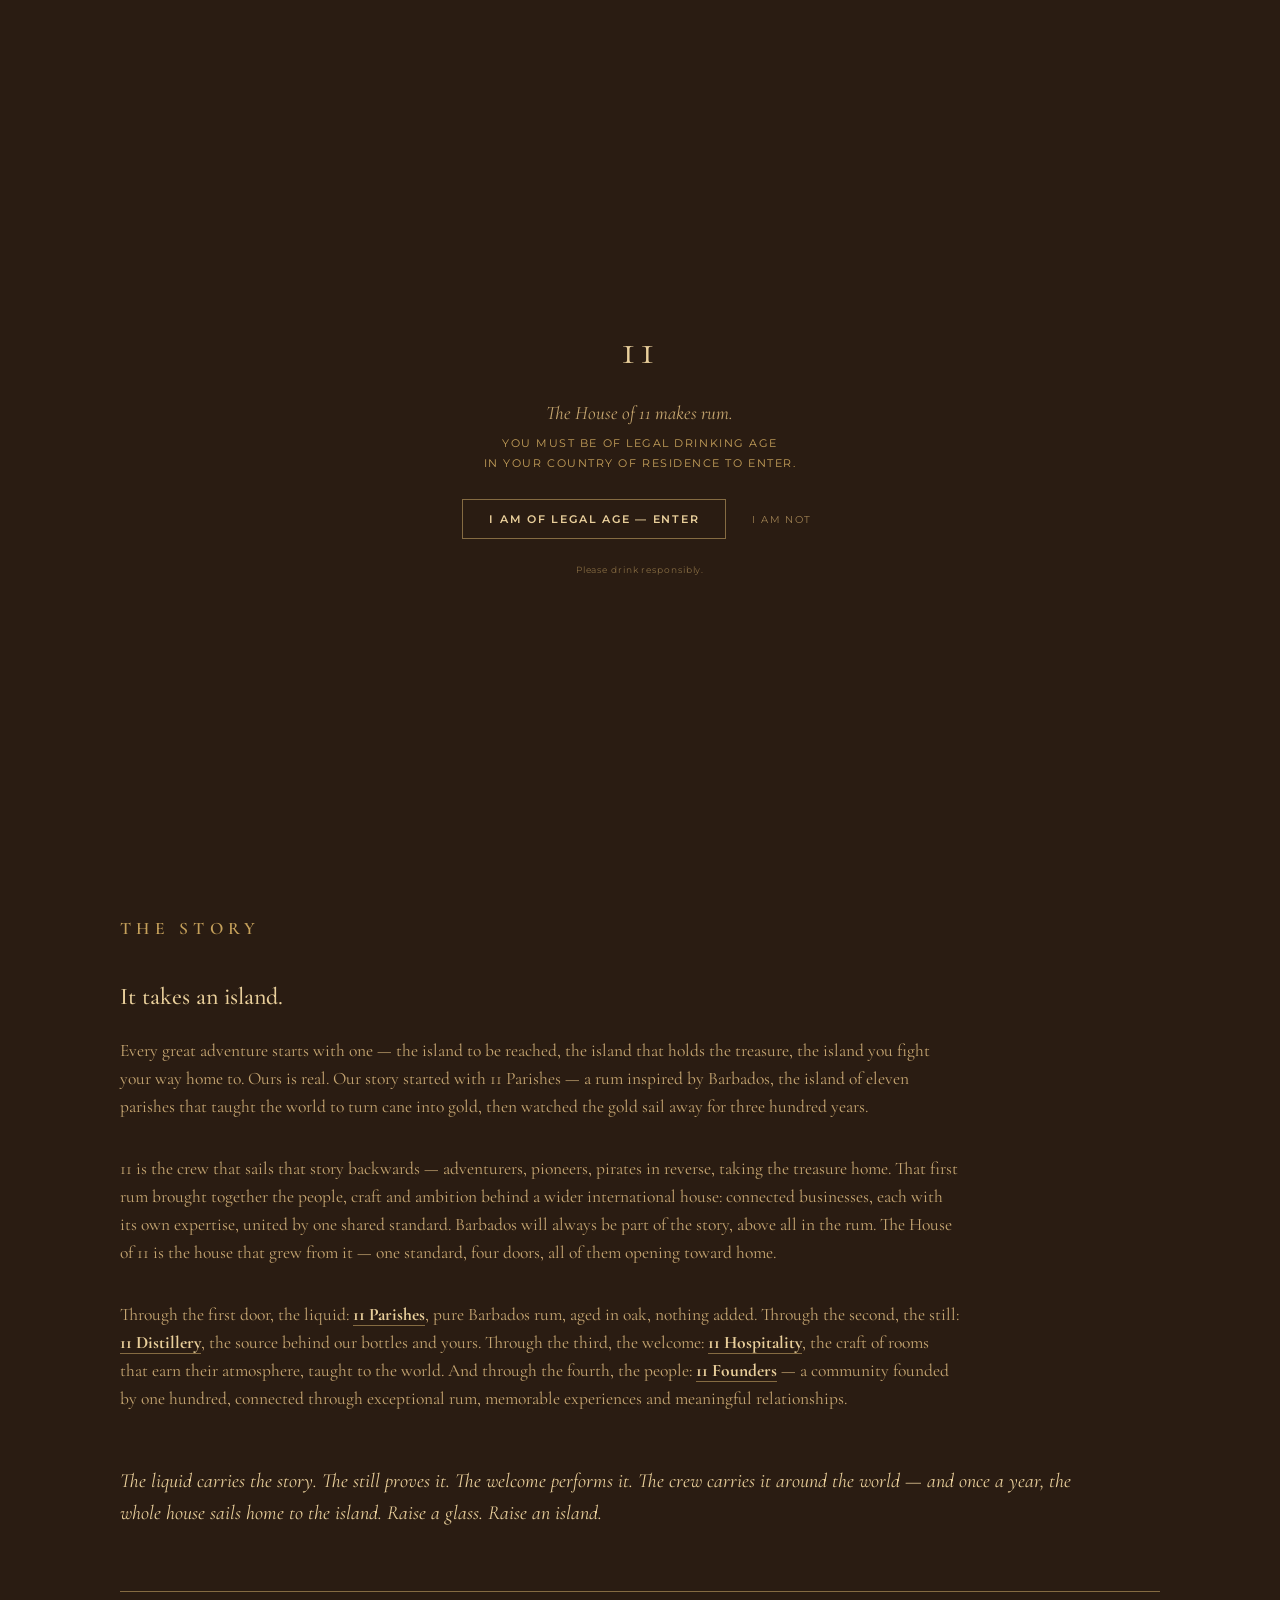
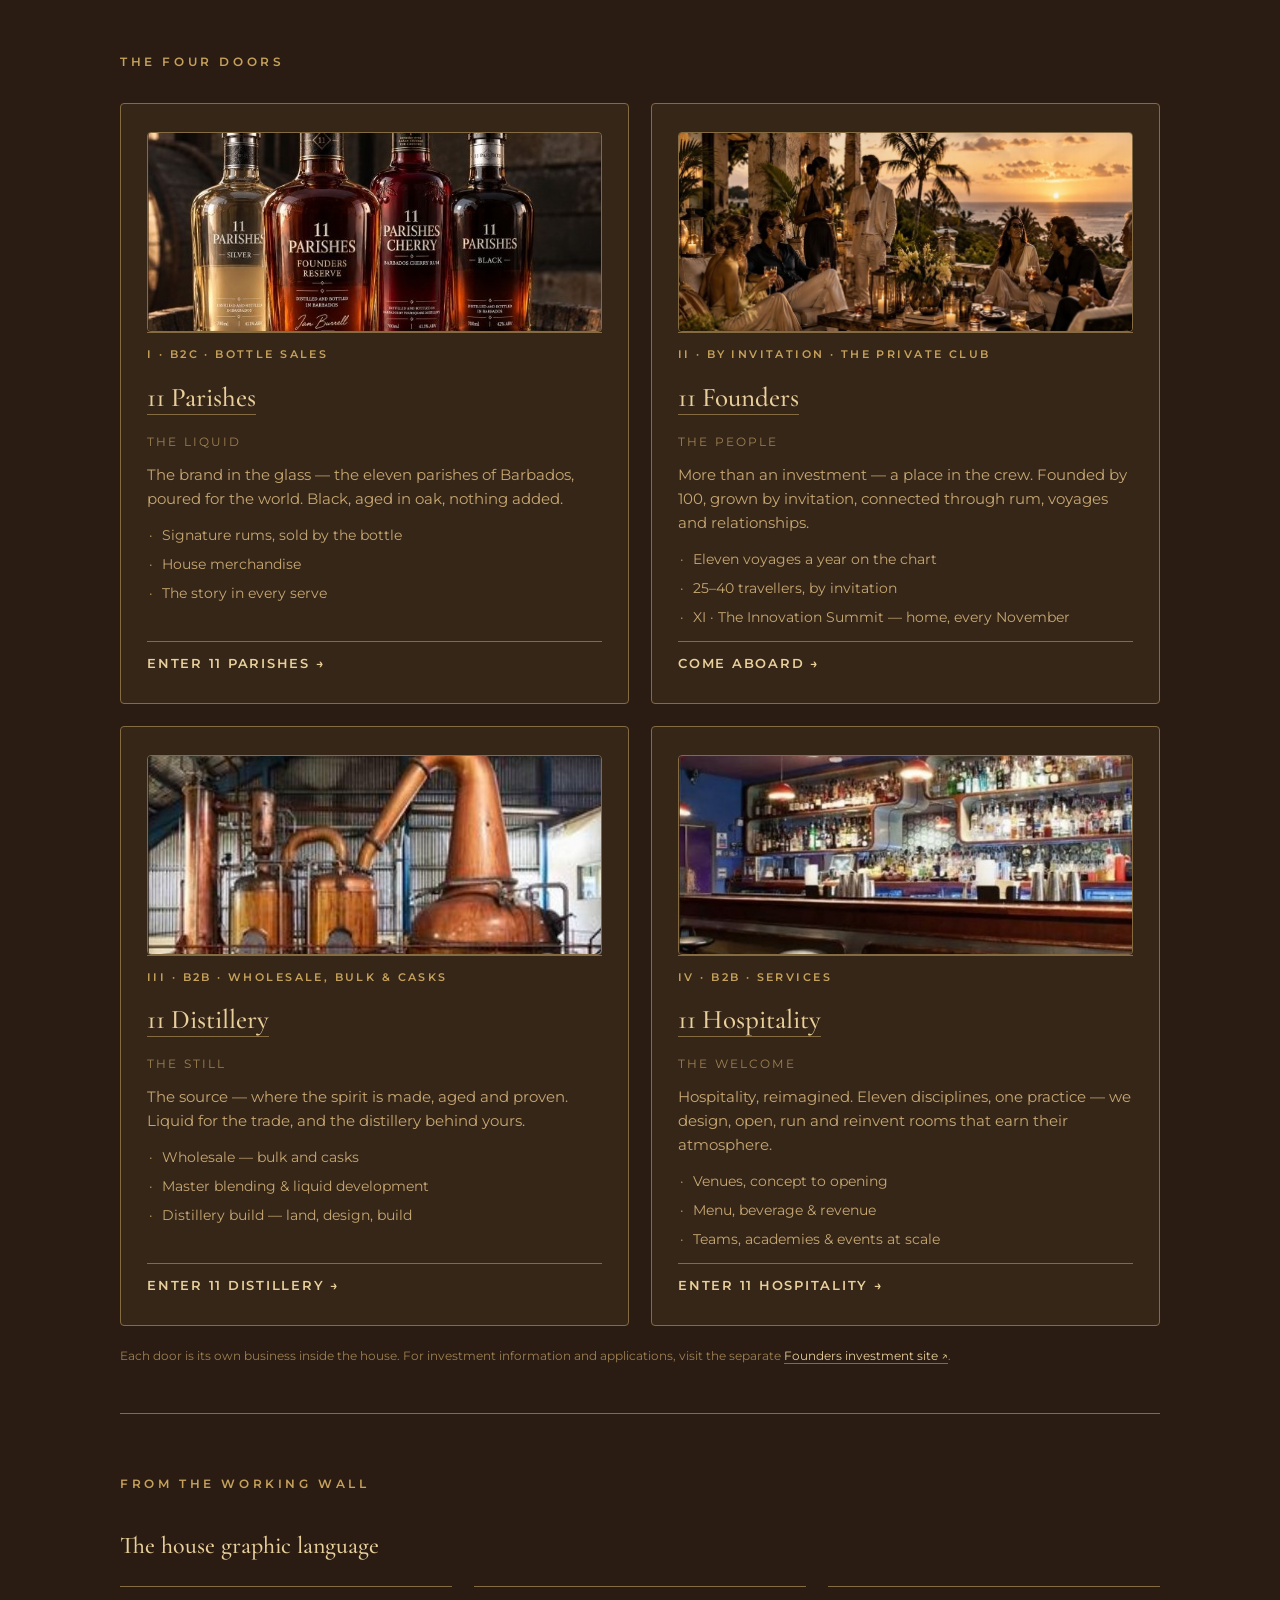
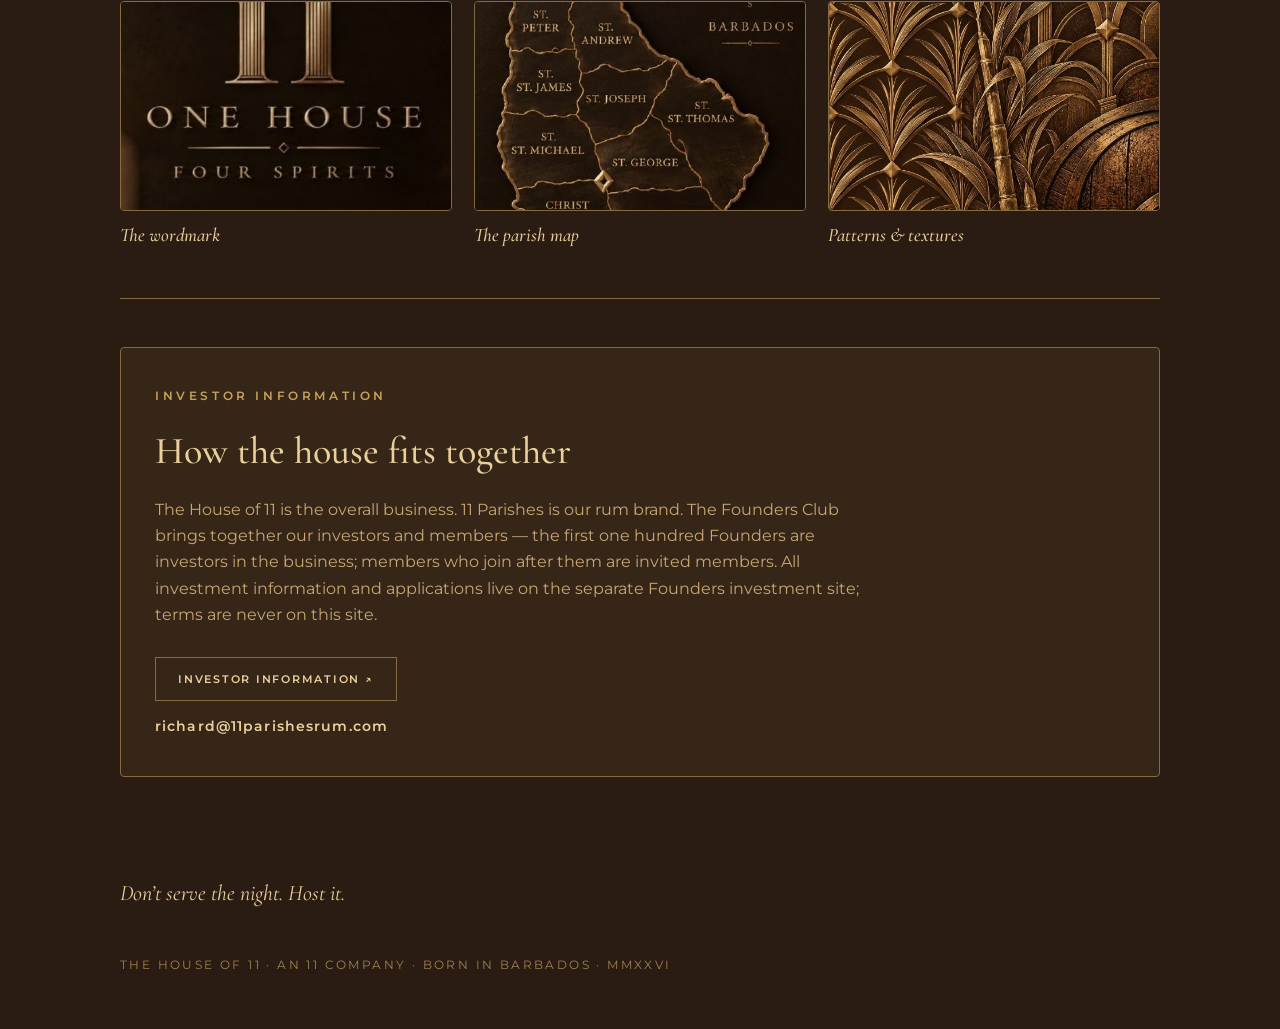
==== commit 0c64bcbf: "Brand language V1 across the site — pirates in reverse: It takes an island (home story), crew/voyage" ====
--- a/index.html
+++ b/index.html
@@ -26,6 +26,7 @@
       <a href="founders-club.html">Founders</a>
       <a href="distillery.html">Distillery</a>
       <a href="consultancy.html">Hospitality</a>
+      <a href="why-11.html">Why 11</a>
       <a href="https://www.11parishesrum.com/" target="_blank" rel="noopener">Investors ↗</a>
     </nav>
   </header>
@@ -40,11 +41,11 @@
 
   <section class="story">
     <p class="kicker">The story</p>
-    <h2>It starts with a rum.</h2>
-    <p>Our story started with 11 Parishes — a rum inspired by Barbados, the island of eleven parishes that taught the world to turn cane into gold. That first venture brought together the people, craft and ambition behind a wider international house: connected businesses, each with its own expertise, united by one shared standard.</p>
-    <p>Barbados will always be part of the story, above all in the rum. The House of 11 is the house that grew from it — one standard, four doors.</p>
+    <h2>It takes an island.</h2>
+    <p>Every great adventure starts with one — the island to be reached, the island that holds the treasure, the island you fight your way home to. Ours is real. Our story started with 11 Parishes — a rum inspired by Barbados, the island of eleven parishes that taught the world to turn cane into gold, then watched the gold sail away for three hundred years.</p>
+    <p>11 is the crew that sails that story backwards — adventurers, pioneers, pirates in reverse, taking the treasure home. That first rum brought together the people, craft and ambition behind a wider international house: connected businesses, each with its own expertise, united by one shared standard. Barbados will always be part of the story, above all in the rum. The House of 11 is the house that grew from it — one standard, four doors, all of them opening toward home.</p>
     <p>Through the first door, the liquid: <a href="parishes.html" style="color:var(--display)"><b>11 Parishes</b></a>, pure Barbados rum, aged in oak, nothing added. Through the second, the still: <a href="distillery.html" style="color:var(--display)"><b>11 Distillery</b></a>, the source behind our bottles and yours. Through the third, the welcome: <a href="consultancy.html" style="color:var(--display)"><b>11 Hospitality</b></a>, the craft of rooms that earn their atmosphere, taught to the world. And through the fourth, the people: <a href="founders-club.html" style="color:var(--display)"><b>11 Founders</b></a> — a community founded by one hundred, connected through exceptional rum, memorable experiences and meaningful relationships.</p>
-    <p class="pull">The liquid carries the story. The still proves it. The welcome performs it. The founders carry it around the world — and once a year, the whole house comes home to the island.</p>
+    <p class="pull">The liquid carries the story. The still proves it. The welcome performs it. The crew carries it around the world — and once a year, the whole house sails home to the island. Raise a glass. Raise an island.</p>
   </section>
 
   <section>
@@ -68,13 +69,13 @@
         <span class="ord">II · By invitation · The private club</span>
         <h3><a href="founders-club.html" style="color:inherit;text-decoration:none;">11 Founders</a></h3>
         <p class="abv">The people</p>
-        <p>More than an investment — a place at the table. Founded by 100, grown by invitation, connected through rum, experiences and relationships.</p>
+        <p>More than an investment — a place in the crew. Founded by 100, grown by invitation, connected through rum, voyages and relationships.</p>
         <ul>
-          <li>Four flagship experiences in 2027</li>
-          <li>The Barbados Gathering at Crop Over</li>
-          <li>Twelve journeys on the table</li>
+          <li>Eleven voyages a year on the chart</li>
+          <li>25–40 travellers, by invitation</li>
+          <li>XI · The Innovation Summit — home, every November</li>
         </ul>
-        <p class="cta"><a href="founders-club.html">Enter the club</a></p>
+        <p class="cta"><a href="founders-club.html">Come aboard</a></p>
       </article>
       <article class="card">
         <a href="distillery.html"><img class="ph" src="assets/mark-distillery.jpg" alt="Copper pot stills in the distillery"></a>
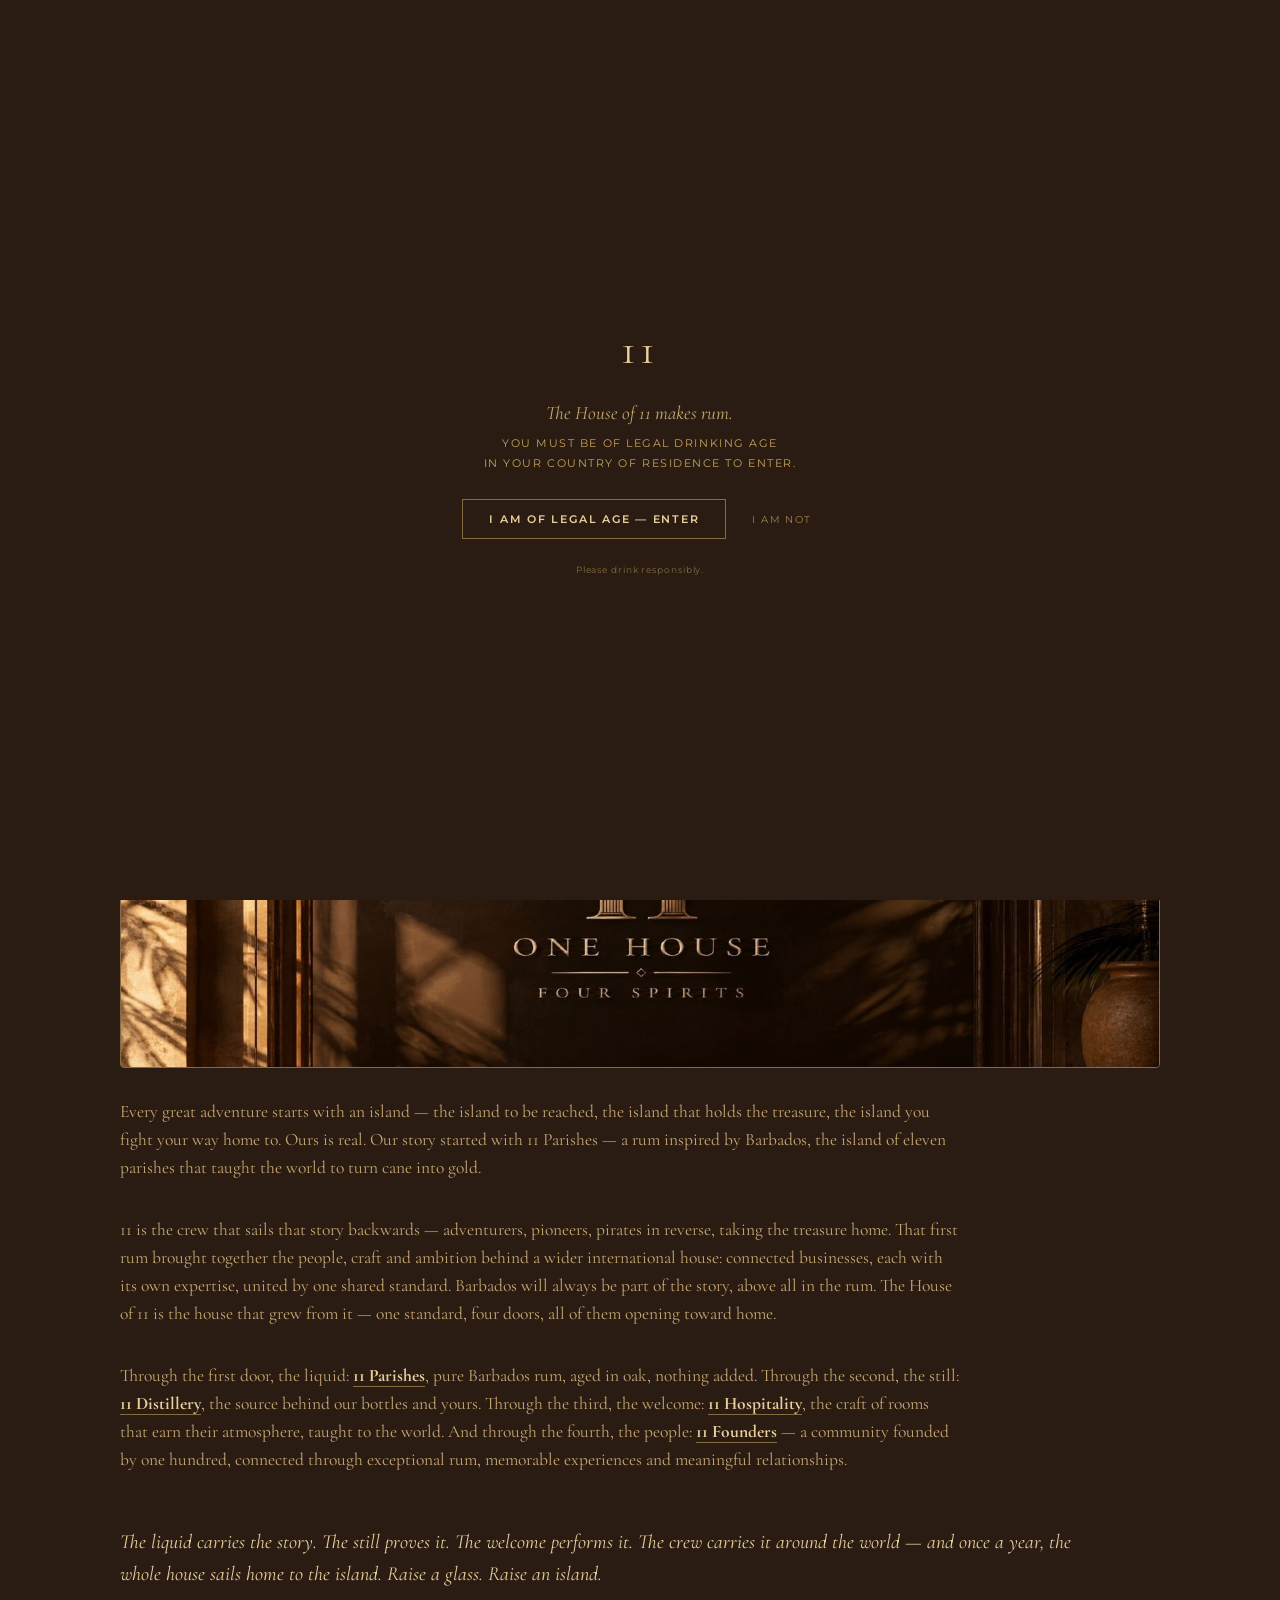
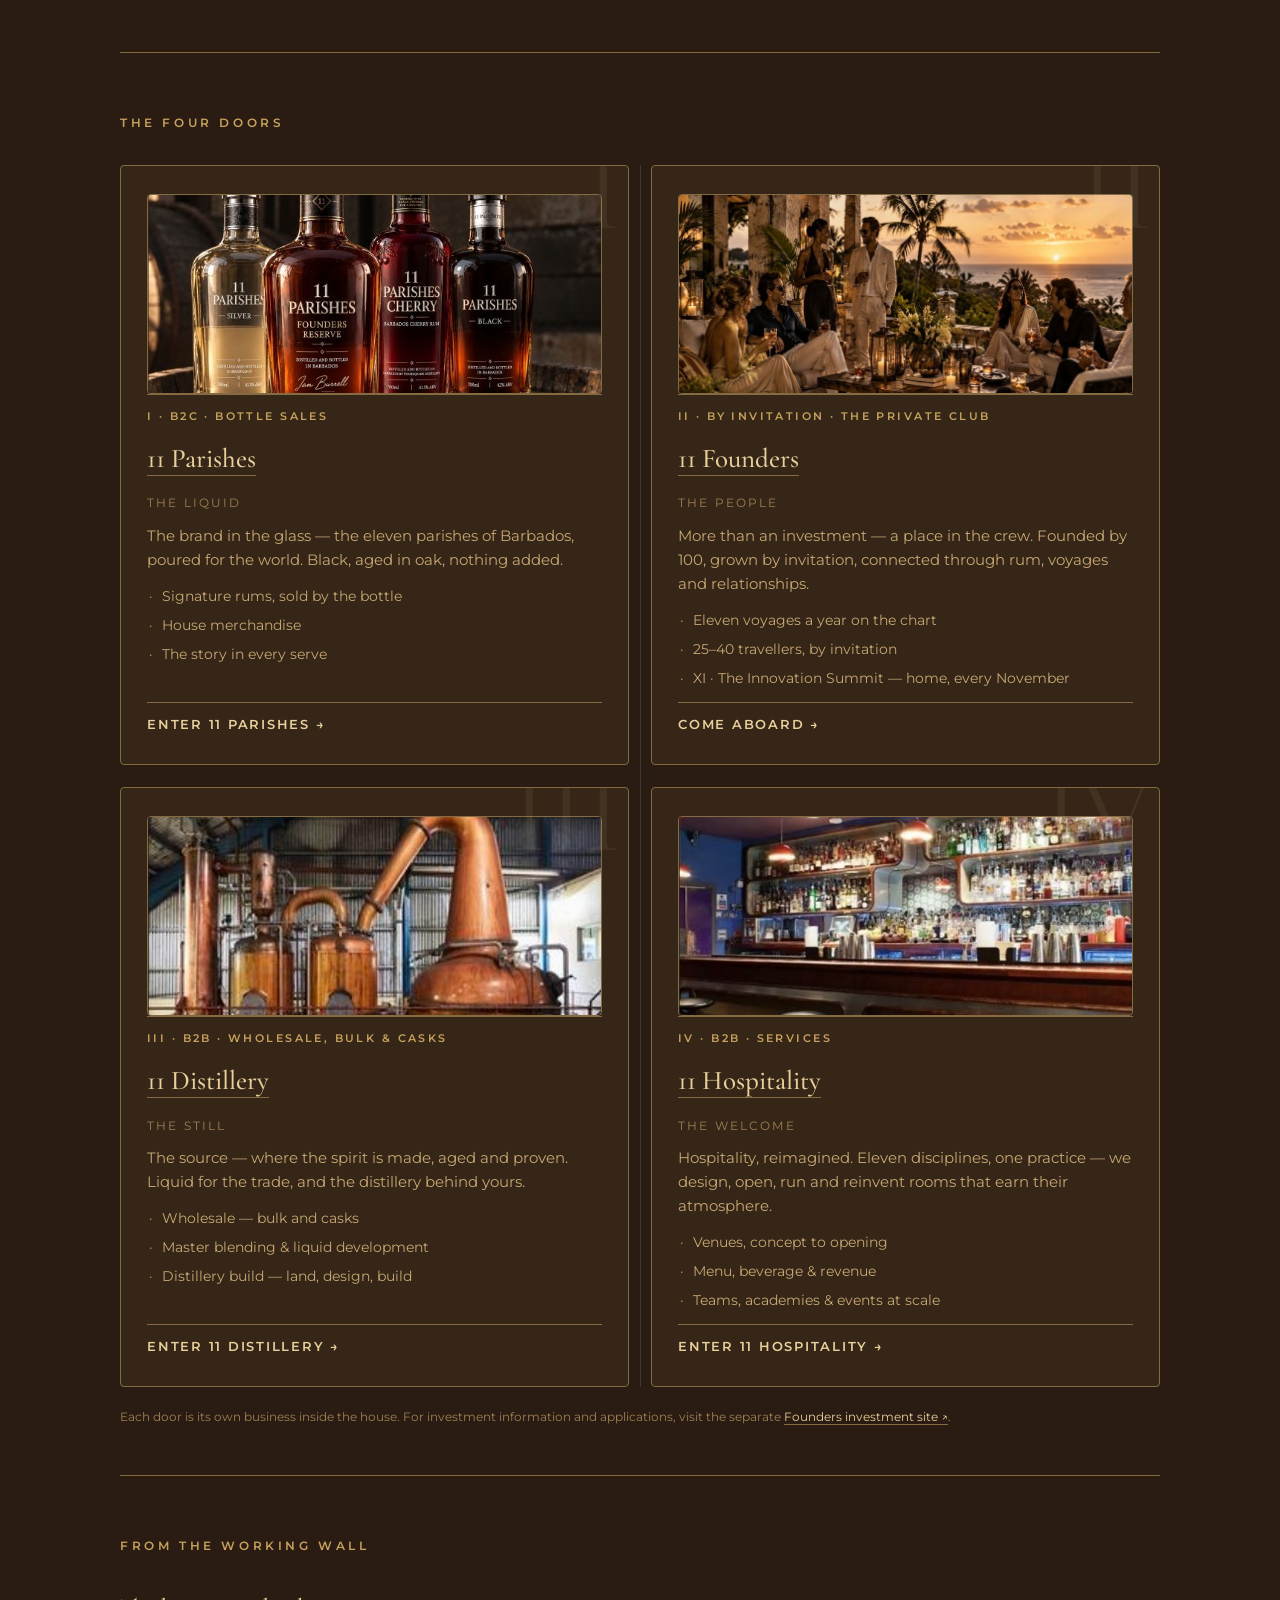
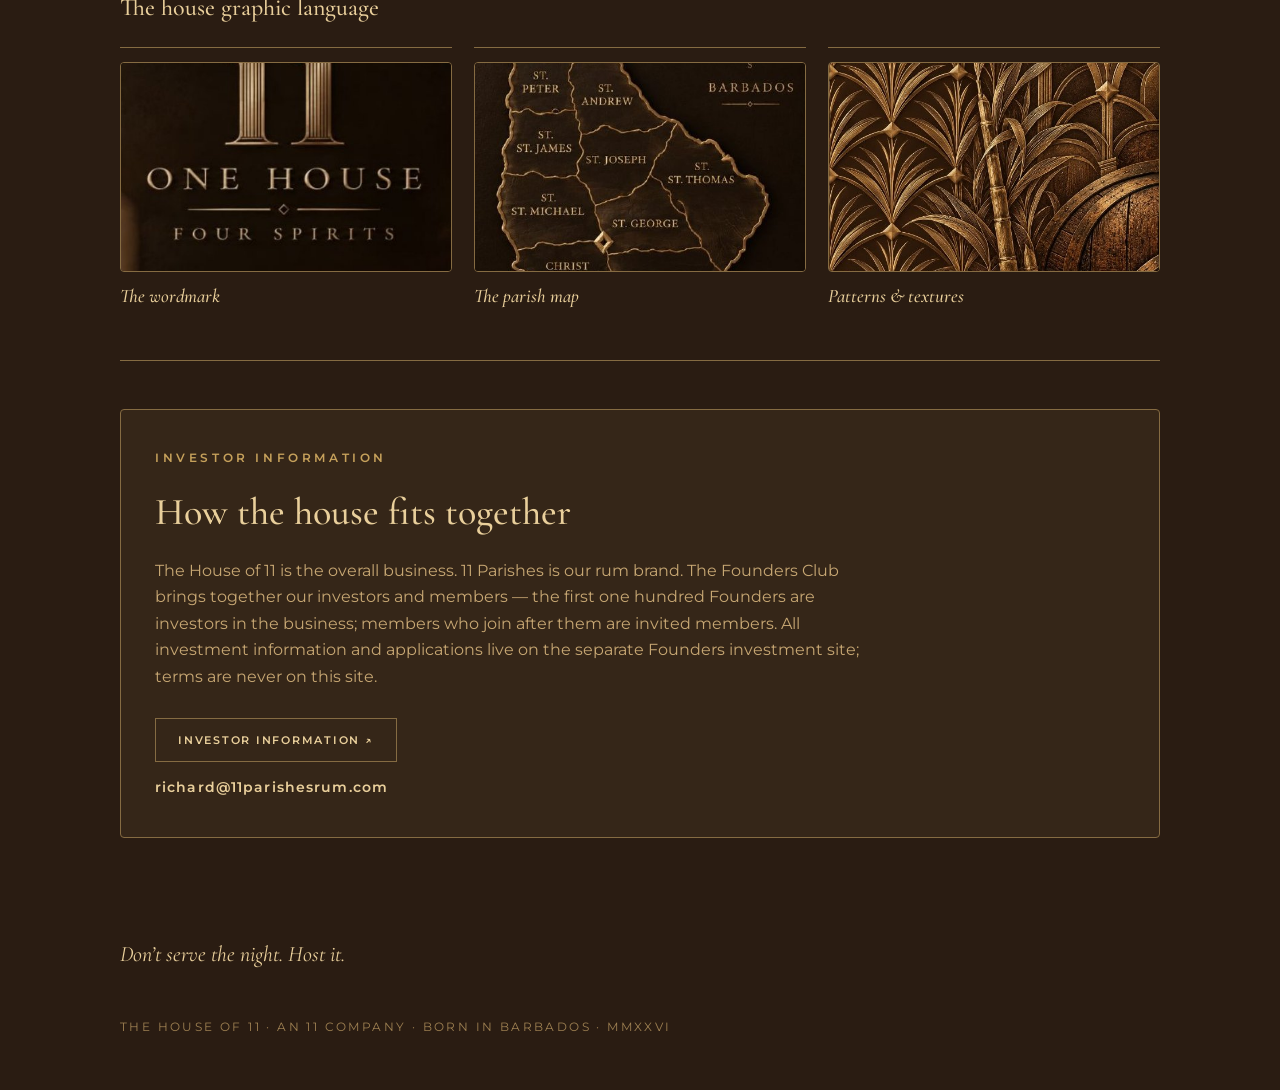
==== commit 71f656ce: "V4 — The Captain's Chart: horizon hero + lamp, chart-quadrant doors, sea world behind the door, livi" ====
--- a/index.html
+++ b/index.html
@@ -31,18 +31,19 @@
     </nav>
   </header>
 
-  <div class="hero">
-    <p class="pre">An international house · Born from rum · MMXXVI</p>
-    <h1>The House<br>of 11.</h1>
-    <div class="hrule"></div>
-    <p class="lede">The House of 11 began with 11 Parishes rum and the spirit of Barbados. From that starting point the house has grown internationally — across spirits, distillery expertise, hospitality and a global founders community. Born from rum. Built for much more.</p>
-    <img class="banner" src="assets/root-hero.jpg" alt="11 — One house, four spirits. The house sign in bronze on a sunlit wall.">
+  <div class="horizon grain">
+    <div class="sealine"></div>
+    <div class="lamp"></div>
+    <p class="pre">The House of 11 · An international house · Born from rum · MMXXVI</p>
+    <h1>It takes<br>an island.</h1>
+    <p class="lede">Three hundred years the gold sailed away. We are the crew sailing the story backwards — and this is the house we built to do it.</p>
   </div>
 
   <section class="story">
     <p class="kicker">The story</p>
-    <h2>It takes an island.</h2>
-    <p>Every great adventure starts with one — the island to be reached, the island that holds the treasure, the island you fight your way home to. Ours is real. Our story started with 11 Parishes — a rum inspired by Barbados, the island of eleven parishes that taught the world to turn cane into gold, then watched the gold sail away for three hundred years.</p>
+    <h2>Born from rum. Built for much more.</h2>
+    <img class="banner" src="assets/root-hero.jpg" alt="11 — One house, four spirits. The house sign in bronze on a sunlit wall." style="margin:4px 0 10px;">
+    <p>Every great adventure starts with an island — the island to be reached, the island that holds the treasure, the island you fight your way home to. Ours is real. Our story started with 11 Parishes — a rum inspired by Barbados, the island of eleven parishes that taught the world to turn cane into gold.</p>
     <p>11 is the crew that sails that story backwards — adventurers, pioneers, pirates in reverse, taking the treasure home. That first rum brought together the people, craft and ambition behind a wider international house: connected businesses, each with its own expertise, united by one shared standard. Barbados will always be part of the story, above all in the rum. The House of 11 is the house that grew from it — one standard, four doors, all of them opening toward home.</p>
     <p>Through the first door, the liquid: <a href="parishes.html" style="color:var(--display)"><b>11 Parishes</b></a>, pure Barbados rum, aged in oak, nothing added. Through the second, the still: <a href="distillery.html" style="color:var(--display)"><b>11 Distillery</b></a>, the source behind our bottles and yours. Through the third, the welcome: <a href="consultancy.html" style="color:var(--display)"><b>11 Hospitality</b></a>, the craft of rooms that earn their atmosphere, taught to the world. And through the fourth, the people: <a href="founders-club.html" style="color:var(--display)"><b>11 Founders</b></a> — a community founded by one hundred, connected through exceptional rum, memorable experiences and meaningful relationships.</p>
     <p class="pull">The liquid carries the story. The still proves it. The welcome performs it. The crew carries it around the world — and once a year, the whole house sails home to the island. Raise a glass. Raise an island.</p>
@@ -50,9 +51,10 @@
 
   <section>
     <p class="kicker">The four doors</p>
-    <div class="cards doors">
+    <div class="cards doors doorsgrid">
       <article class="card">
         <a href="parishes.html"><img class="ph" src="assets/mark-parishes.jpg" alt="The 11 Parishes bottle family — Silver, Founders Reserve, Cherry and Black"></a>
+        <span class="monu">I</span>
         <span class="ord">I · B2C · Bottle sales</span>
         <h3><a href="parishes.html" style="color:inherit;text-decoration:none;">11 Parishes</a></h3>
         <p class="abv">The liquid</p>
@@ -66,6 +68,7 @@
       </article>
       <article class="card">
         <a href="founders-club.html"><img class="ph" src="assets/gathering.jpg" alt="The Barbados gathering at sunset"></a>
+        <span class="monu">II</span>
         <span class="ord">II · By invitation · The private club</span>
         <h3><a href="founders-club.html" style="color:inherit;text-decoration:none;">11 Founders</a></h3>
         <p class="abv">The people</p>
@@ -79,6 +82,7 @@
       </article>
       <article class="card">
         <a href="distillery.html"><img class="ph" src="assets/mark-distillery.jpg" alt="Copper pot stills in the distillery"></a>
+        <span class="monu">III</span>
         <span class="ord">III · B2B · Wholesale, bulk &amp; casks</span>
         <h3><a href="distillery.html" style="color:inherit;text-decoration:none;">11 Distillery</a></h3>
         <p class="abv">The still</p>
@@ -92,6 +96,7 @@
       </article>
       <article class="card">
         <a href="consultancy.html"><img class="ph" src="assets/mark-consultancy.jpg" alt="A back bar, stocked and lit"></a>
+        <span class="monu">IV</span>
         <span class="ord">IV · B2B · Services</span>
         <h3><a href="consultancy.html" style="color:inherit;text-decoration:none;">11 Hospitality</a></h3>
         <p class="abv">The welcome</p>
--- a/style.css
+++ b/style.css
@@ -99,3 +99,87 @@
   .lede{font-size:16px; line-height:1.65;}
   .kicker{font-size:11px;}
 }
+
+/* ============================================================
+   V4 — THE CAPTAIN'S CHART
+   Two worlds, one gold. Treasure materials, never costume.
+   ============================================================ */
+:root{
+  --sea:#0F1A1C; --seapanel:#162426; --searule:#2a3b3e; --wake:#7FA8B8;
+}
+
+/* paper grain — the chart, not cardboard (2–3%) */
+.grain{position:relative;}
+.grain::before{content:""; position:absolute; inset:0; pointer-events:none; opacity:.028; mix-blend-mode:overlay;
+  background-image:repeating-linear-gradient(0deg, #fff 0 1px, transparent 1px 3px),
+                   repeating-linear-gradient(90deg, #fff 0 2px, transparent 2px 5px);}
+
+/* the gold line draws itself — once per page */
+.drawline{position:relative; overflow:hidden; background:none !important;}
+.drawline::after{content:""; position:absolute; inset:0; background:var(--rule); transform:scaleX(0); transform-origin:left center; animation:draw 1.6s ease-out .3s forwards;}
+@keyframes draw{to{transform:scaleX(1);}}
+
+/* the horizon hero — home */
+.horizon{position:relative; margin:26px 0 0; padding:110px 36px 96px; border:1px solid var(--panel-2);
+  background:radial-gradient(130% 95% at 50% 118%, #3a2a18 0%, #241810 46%, #150e08 100%);}
+.horizon .sealine{position:absolute; left:0; right:0; top:34%; height:1px;}
+.horizon .sealine::after{content:""; position:absolute; inset:0; background:rgba(233,207,155,.38); transform:scaleX(0); transform-origin:left center; animation:draw 2.2s ease-out .2s forwards;}
+.horizon .lamp{position:absolute; left:61%; top:calc(34% - 2.5px); width:5px; height:5px; border-radius:50%; background:var(--display);
+  box-shadow:0 0 14px 4px rgba(233,207,155,.55); opacity:0; animation:lampup 1.2s ease-out 2s forwards;}
+@keyframes lampup{to{opacity:1;}}
+.horizon .pre{font-family:var(--sans); font-size:11px; font-weight:600; letter-spacing:.3em; text-transform:uppercase; color:var(--kicker); font-style:normal;}
+.horizon h1{font-size:clamp(46px, 7vw, 82px); line-height:1.03; margin:10px 0 16px;}
+.horizon p.lede{font-family:var(--serif); font-style:italic; font-size:19px; line-height:1.55; margin:0; max-width:34em; color:var(--body);}
+
+/* the doors as chart quadrants */
+.doorsgrid{position:relative;}
+.doorsgrid::before{content:""; position:absolute; left:50%; top:0; bottom:0; border-left:1px solid rgba(127,168,184,.22); pointer-events:none;}
+@media (max-width:880px){ .doorsgrid::before{display:none;} }
+.card{position:relative; overflow:hidden;}
+.card .monu{position:absolute; right:6px; top:-28px; font-family:var(--serif); font-size:110px; line-height:1; color:rgba(233,207,155,.07); pointer-events:none; user-select:none;}
+.card:hover{border-color:var(--kicker);}
+.card:hover h3 a{color:var(--display);}
+
+/* numeral as monument — voyage pages & cards */
+.monument{position:absolute; right:-10px; top:-40px; font-family:var(--serif); font-size:min(40vh, 320px); line-height:1; color:rgba(233,207,155,.06); pointer-events:none; user-select:none; z-index:0;}
+
+/* coordinates as jewellery */
+.coords{font-family:var(--sans); font-size:10px; letter-spacing:.22em; color:var(--wake); text-transform:uppercase;}
+
+/* the sea — member world */
+.sea-world{background:var(--sea) !important;}
+.sea-world .panelled, .sea-world .voy{background:var(--seapanel); border-color:var(--searule);}
+.lampup-transition{transition:background-color .6s ease;}
+
+/* the quiet form — one hand to shake per journey */
+.quiet{border:1px solid var(--panel-2); background:var(--panel); border-radius:4px; padding:26px 26px; display:flex; flex-direction:column; gap:10px;}
+.quiet .q-k{font-family:var(--sans); font-size:10.5px; font-weight:600; letter-spacing:.24em; text-transform:uppercase; color:var(--kicker); margin:0;}
+.quiet h3{font-size:24px; margin:0;}
+.quiet p{margin:0; font-size:14px; max-width:44em;}
+.quiet .row{display:flex; gap:10px; flex-wrap:wrap; margin-top:6px;}
+.quiet input{flex:1 1 220px; background:transparent; border:1px solid var(--rule); color:var(--display); font-family:var(--sans); font-size:14px; padding:12px 14px; min-height:46px;}
+.quiet input::placeholder{color:var(--quiet);}
+.quiet button, .quiet .go{background:none; border:1px solid var(--rule); color:var(--display); font-family:var(--sans); font-size:11px; letter-spacing:.18em; text-transform:uppercase; font-weight:600; padding:12px 24px; min-height:46px; cursor:pointer;}
+.quiet button:hover, .quiet .go:hover{border-color:var(--kicker);}
+.quiet .small{font-size:11.5px; color:var(--quiet);}
+
+/* craft floor — tap targets (UX pass P2) */
+@media (max-width:700px){
+  nav.site{gap:6px 14px;}
+  nav.site a{padding:10px 4px; font-size:12px;}
+  footer a, .cta a{padding-block:8px; display:inline-block;}
+}
+/* craft floor — contrast lift for the quietest gold at small sizes (UX pass P3) */
+@media (max-width:700px){
+  .smallnote, footer .note, .card .abv{color:#B08F5F;}
+}
+/* craft floor — reduced motion: the route simply exists, already drawn */
+@media (prefers-reduced-motion: reduce){
+  .drawline::after, .horizon .sealine::after{animation:none; transform:scaleX(1);}
+  .horizon .lamp{animation:none; opacity:1;}
+  .lampup-transition{transition:none;}
+  .chartdraw{animation:none !important; stroke-dashoffset:0 !important;}
+}
+/* the living chart — routes draw once */
+.chartdraw{stroke-dasharray:1200; stroke-dashoffset:1200; animation:chart 3s ease-out .4s forwards;}
+@keyframes chart{to{stroke-dashoffset:0;}}
